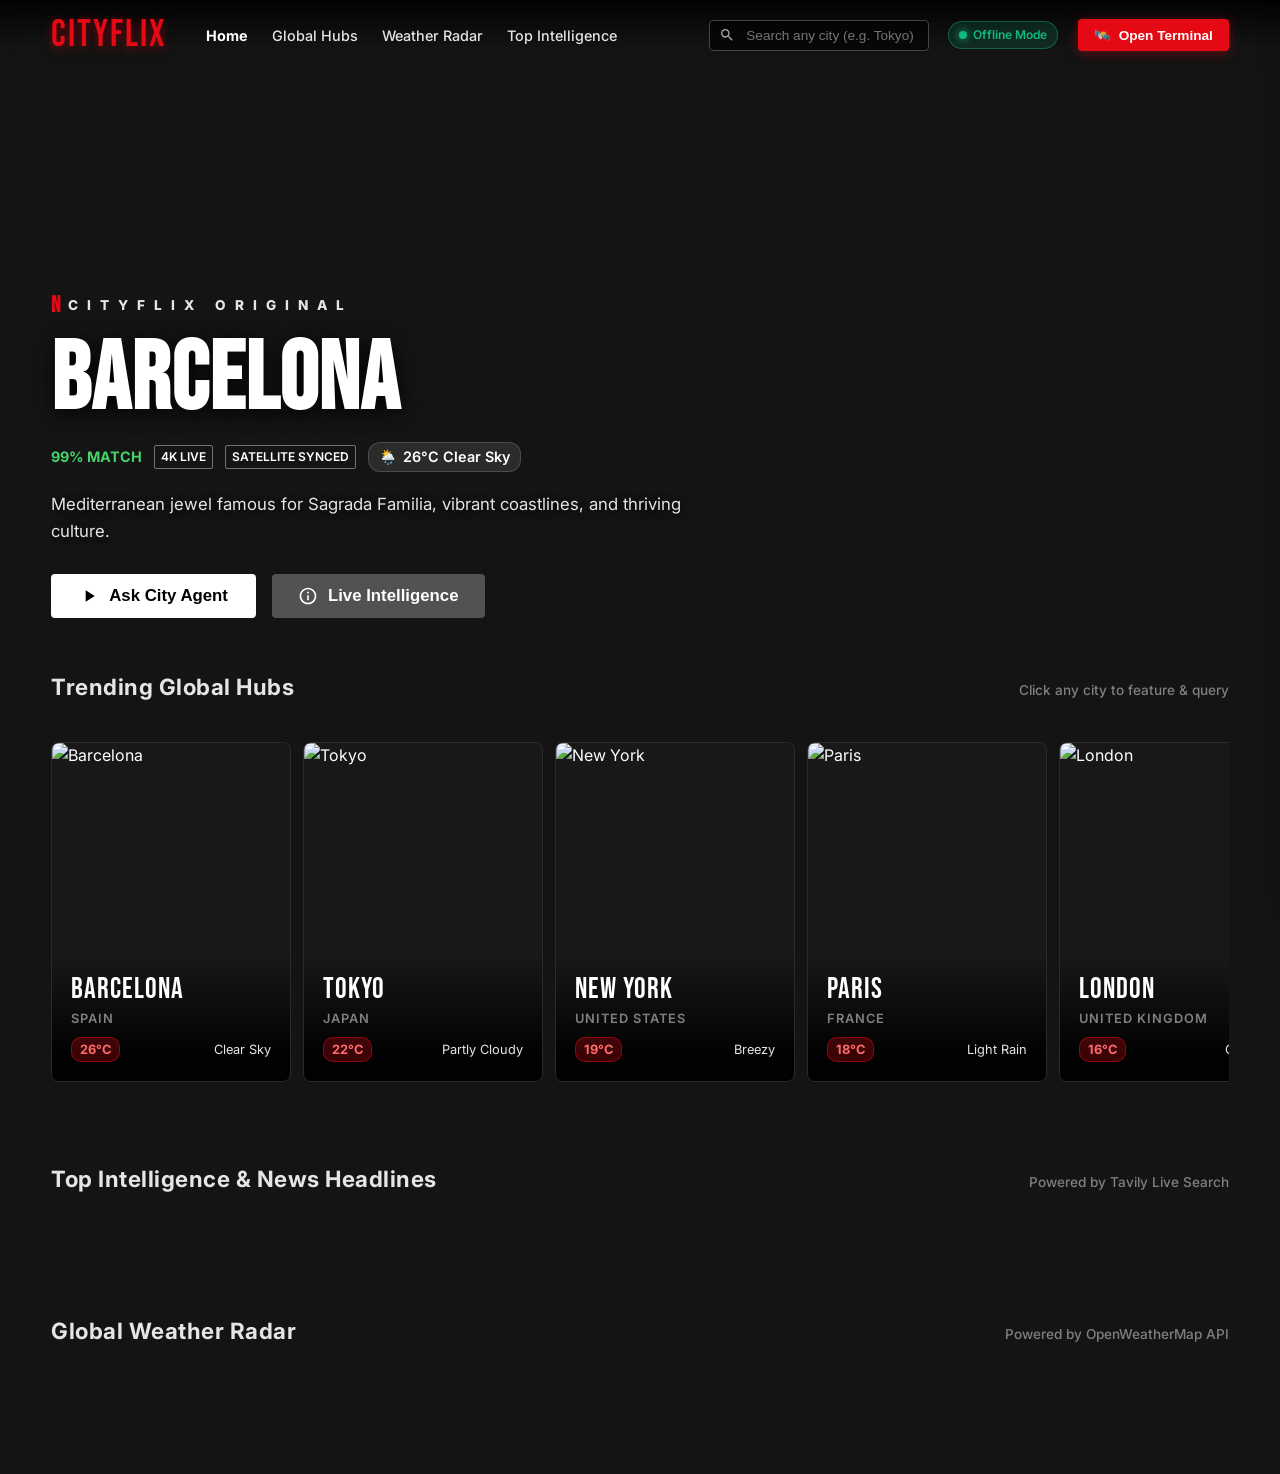
==== public/index.html @ 1bc59b0d "Fix Vercel static routing and add static asset fallback to serverless handler" ====
<!DOCTYPE html>
<html lang="en">
<head>
    <meta charset="UTF-8">
    <meta name="viewport" content="width=device-width, initial-scale=1.0">
    <title>Cityflix | Global City Intelligence</title>
    <meta name="description" content="Cinematic real-time global city intelligence powered by Groq, OpenWeather, and Tavily.">
    <link rel="stylesheet" href="style.css">
</head>
<body>

    <!-- ====================================================================
         Netflix Top Navigation Bar
         ==================================================================== -->
    <header class="navbar" id="navbar">
        <div class="nav-left">
            <a href="#" class="brand-logo" id="brandLogo">CITYFLIX</a>
            <ul class="nav-links">
                <li><a href="#hero" class="active" id="navHome">Home</a></li>
                <li><a href="#trending-section" id="navCities">Global Hubs</a></li>
                <li><a href="#weather-section" id="navWeather">Weather Radar</a></li>
                <li><a href="#news-section" id="navNews">Top Intelligence</a></li>
            </ul>
        </div>
        <div class="nav-right">
            <div class="search-box">
                <svg viewBox="0 0 24 24"><path d="M15.5 14h-.79l-.28-.27A6.471 6.471 0 0 0 16 9.5 6.5 6.5 0 1 0 9.5 16c1.61 0 3.09-.59 4.23-1.57l.27.28v.79l5 4.99L20.49 19l-4.99-5zm-6 0C7.01 14 5 11.99 5 9.5S7.01 5 9.5 5 14 7.01 14 9.5 11.99 14 9.5 14z"/></svg>
                <input type="text" id="citySearchInput" placeholder="Search any city (e.g. Tokyo)..." autocomplete="off">
            </div>

            <div class="api-status-badge" id="apiStatusBadge">
                <div class="status-dot"></div>
                <span id="apiStatusText">AI Agent Active</span>
            </div>

            <button class="agent-trigger-btn" id="openDrawerBtn">
                <span>🛰️</span>
                <span>Open Terminal</span>
            </button>
        </div>
    </header>

    <!-- ====================================================================
         Cinematic Hero Billboard
         ==================================================================== -->
    <section class="hero-billboard" id="hero">
        <div class="hero-vignette"></div>
        <div class="hero-content">
            <div class="hero-series-badge">
                <span class="red-n">N</span> C I T Y F L I X &nbsp; O R I G I N A L
            </div>
            <h1 class="hero-title" id="heroCityTitle">BARCELONA</h1>
            <div class="hero-meta">
                <span class="meta-match">99% MATCH</span>
                <span class="meta-tag">4K LIVE</span>
                <span class="meta-tag">SATELLITE SYNCED</span>
                <div class="meta-weather" id="heroWeatherBadge">
                    <span>🌦️</span>
                    <span id="heroWeatherText">26°C Clear Sky</span>
                </div>
            </div>
            <p class="hero-synopsis" id="heroSynopsis">
                Catalonia's vibrant capital bathed in Mediterranean sun. Discover live metropolitan weather updates, breaking sports and cultural news, and deep intelligence verified in real-time.
            </p>
            <div class="hero-buttons">
                <button class="btn-play" id="heroAskBtn">
                    <svg width="20" height="20" viewBox="0 0 24 24" fill="currentColor"><path d="M8 5v14l11-7z"/></svg>
                    <span>Ask City Agent</span>
                </button>
                <button class="btn-more-info" id="heroInfoBtn">
                    <svg width="20" height="20" viewBox="0 0 24 24" fill="currentColor"><path d="M11 7h2v2h-2zm0 4h2v6h-2zm1-9C6.48 2 2 6.48 2 12s4.48 10 10 10 10-4.48 10-10S17.52 2 12 2zm0 18c-4.41 0-8-3.59-8-8s3.59-8 8-8 8 3.59 8 8-3.59 8-8 8z"/></svg>
                    <span>Live Intelligence</span>
                </button>
            </div>
        </div>
    </section>

    <!-- ====================================================================
         Netflix Content Rows & Carousels
         ==================================================================== -->
    <main class="main-content">
        
        <!-- Row 1: Trending Global Hubs -->
        <section class="row-section" id="trending-section">
            <div class="row-header">
                <h2 class="row-title">Trending Global Hubs</h2>
                <span class="row-subtitle">Click any city to feature & query</span>
            </div>
            <div class="carousel-track" id="citiesCarousel">
                <!-- Dynamically generated or interactive cards -->
            </div>
        </section>

        <!-- Row 2: Live Intelligence Headlines -->
        <section class="row-section" id="news-section">
            <div class="row-header">
                <h2 class="row-title">Top Intelligence & News Headlines</h2>
                <span class="row-subtitle">Powered by Tavily Live Search</span>
            </div>
            <div class="carousel-track" id="newsCarousel">
                <!-- Dynamically populated news cards -->
            </div>
        </section>

        <!-- Row 3: Global Weather Radar -->
        <section class="row-section" id="weather-section">
            <div class="row-header">
                <h2 class="row-title">Global Weather Radar</h2>
                <span class="row-subtitle">Powered by OpenWeatherMap API</span>
            </div>
            <div class="carousel-track" id="weatherCarousel">
                <!-- Dynamically populated weather cards -->
            </div>
        </section>

    </main>

    <!-- ====================================================================
         Netflix Agent Terminal (Slide-over Drawer)
         ==================================================================== -->
    <div class="agent-drawer-overlay" id="drawerOverlay"></div>

    <aside class="agent-drawer" id="agentDrawer">
        <div class="drawer-header">
            <div class="drawer-title-group">
                <div style="font-size: 1.5rem;">🛰️</div>
                <div>
                    <h3>Cityflix Agent Terminal</h3>
                    <p>Powered by Groq gpt-oss-120b & LangChain</p>
                </div>
            </div>
            <button class="drawer-close-btn" id="closeDrawerBtn">&times;</button>
        </div>

        <div class="drawer-messages" id="drawerMessages">
            <div class="msg-row bot">
                <div class="msg-avatar bot">N</div>
                <div class="msg-bubble">
                    Welcome to <strong>Cityflix Terminal</strong>. I have real-time access to live weather sensors and global news intelligence.<br><br>
                    Ask me about any city in the world (e.g. <em>"What is the weather and top headlines in Tokyo?"</em>).
                </div>
            </div>
        </div>

        <!-- Human in the loop container for pending tool calls -->
        <div id="approvalContainer"></div>

        <div class="drawer-input-area">
            <form class="drawer-form" id="agentChatForm">
                <input type="text" id="agentInput" placeholder="Message Cityflix Agent..." autocomplete="off">
                <button type="submit" id="agentSendBtn">Send</button>
            </form>
        </div>
    </aside>

    <script src="app.js"></script>
</body>
</html>
---- public/style.css ----
/* ==========================================================================
   CITYFLIX - Modern Netflix-Style Dark Theme Design System
   ========================================================================== */

@import url('https://fonts.googleapis.com/css2?family=Bebas+Neue&family=Inter:wght@300;400;500;600;700;800&display=swap');

:root {
    --netflix-black: #141414;
    --netflix-dark: #0b0b0b;
    --netflix-card: #181818;
    --netflix-card-hover: #222222;
    --netflix-red: #E50914;
    --netflix-red-hover: #f40612;
    --netflix-gray: #808080;
    --netflix-light-gray: #e5e5e5;
    --netflix-border: #2a2a2a;
    --accent-glow: rgba(229, 9, 20, 0.4);
    --font-heading: 'Bebas Neue', Impact, sans-serif;
    --font-body: 'Inter', -apple-system, BlinkMacSystemFont, sans-serif;
}

* {
    box-sizing: border-box;
    margin: 0;
    padding: 0;
}

body {
    background-color: var(--netflix-black);
    color: #ffffff;
    font-family: var(--font-body);
    line-height: 1.5;
    overflow-x: hidden;
    -webkit-font-smoothing: antialiased;
}

/* Custom Sleek Scrollbar */
::-webkit-scrollbar {
    width: 8px;
    height: 8px;
}
::-webkit-scrollbar-track {
    background: #0f0f0f;
}
::-webkit-scrollbar-thumb {
    background: #2e2e2e;
    border-radius: 4px;
}
::-webkit-scrollbar-thumb:hover {
    background: var(--netflix-red);
}

/* ==========================================================================
   Navigation Bar
   ========================================================================== */
.navbar {
    position: fixed;
    top: 0;
    left: 0;
    width: 100%;
    height: 70px;
    padding: 0 4%;
    display: flex;
    align-items: center;
    justify-content: space-between;
    background: linear-gradient(180deg, rgba(0, 0, 0, 0.85) 0%, rgba(20, 20, 20, 0.4) 70%, transparent 100%);
    backdrop-filter: blur(12px);
    -webkit-backdrop-filter: blur(12px);
    z-index: 1000;
    transition: background 0.3s ease;
}

.navbar.scrolled {
    background-color: rgba(20, 20, 20, 0.96);
    box-shadow: 0 2px 20px rgba(0, 0, 0, 0.7);
}

.nav-left {
    display: flex;
    align-items: center;
    gap: 2.5rem;
}

.brand-logo {
    font-family: var(--font-heading);
    font-size: 2.4rem;
    letter-spacing: 2px;
    color: var(--netflix-red);
    text-shadow: 0 2px 10px rgba(229, 9, 20, 0.5);
    cursor: pointer;
    text-decoration: none;
    transition: transform 0.2s ease;
}

.brand-logo:hover {
    transform: scale(1.03);
}

.nav-links {
    display: flex;
    list-style: none;
    gap: 1.5rem;
}

.nav-links a {
    color: #e5e5e5;
    text-decoration: none;
    font-size: 0.9rem;
    font-weight: 500;
    transition: color 0.2s ease;
}

.nav-links a:hover,
.nav-links a.active {
    color: #ffffff;
    font-weight: 700;
}

.nav-right {
    display: flex;
    align-items: center;
    gap: 1.2rem;
}

.search-box {
    position: relative;
    display: flex;
    align-items: center;
}

.search-box input {
    background: rgba(0, 0, 0, 0.6);
    border: 1px solid #444;
    border-radius: 4px;
    padding: 7px 14px 7px 36px;
    color: #fff;
    font-size: 0.85rem;
    width: 220px;
    transition: all 0.3s ease;
}

.search-box input:focus {
    outline: none;
    border-color: var(--netflix-red);
    box-shadow: 0 0 10px rgba(229, 9, 20, 0.4);
    width: 280px;
}

.search-box svg {
    position: absolute;
    left: 10px;
    width: 16px;
    height: 16px;
    fill: #aaa;
}

.api-status-badge {
    display: flex;
    align-items: center;
    gap: 6px;
    font-size: 0.75rem;
    padding: 4px 10px;
    border-radius: 20px;
    background: rgba(16, 185, 129, 0.15);
    border: 1px solid rgba(16, 185, 129, 0.4);
    color: #10b981;
    font-weight: 600;
}

.status-dot {
    width: 8px;
    height: 8px;
    background-color: #10b981;
    border-radius: 50%;
    box-shadow: 0 0 8px #10b981;
    animation: pulse 2s infinite;
}

@keyframes pulse {
    0%, 100% { opacity: 1; }
    50% { opacity: 0.4; }
}

.agent-trigger-btn {
    display: flex;
    align-items: center;
    gap: 8px;
    background-color: var(--netflix-red);
    color: #fff;
    border: none;
    padding: 8px 16px;
    border-radius: 4px;
    font-weight: 700;
    font-size: 0.85rem;
    cursor: pointer;
    box-shadow: 0 2px 12px rgba(229, 9, 20, 0.4);
    transition: all 0.2s ease;
}

.agent-trigger-btn:hover {
    background-color: var(--netflix-red-hover);
    transform: scale(1.04);
}

/* ==========================================================================
   Hero Billboard Section
   ========================================================================== */
.hero-billboard {
    position: relative;
    height: 80vh;
    min-height: 550px;
    width: 100%;
    display: flex;
    align-items: flex-end;
    padding: 0 4% 8% 4%;
    background-size: cover;
    background-position: center;
    background-repeat: no-repeat;
    transition: background-image 0.6s ease-in-out;
}

.hero-vignette {
    position: absolute;
    top: 0;
    left: 0;
    width: 100%;
    height: 100%;
    background: linear-gradient(
        77deg,
        rgba(20, 20, 20, 0.95) 0%,
        rgba(20, 20, 20, 0.7) 45%,
        rgba(20, 20, 20, 0) 80%
    ),
    linear-gradient(
        0deg,
        #141414 0%,
        rgba(20, 20, 20, 0.4) 30%,
        transparent 100%
    );
    pointer-events: none;
}

.hero-content {
    position: relative;
    max-width: 650px;
    z-index: 10;
}

.hero-series-badge {
    display: inline-flex;
    align-items: center;
    gap: 8px;
    font-size: 0.85rem;
    font-weight: 800;
    letter-spacing: 3px;
    color: #e5e5e5;
    text-transform: uppercase;
    margin-bottom: 0.8rem;
}

.hero-series-badge span.red-n {
    color: var(--netflix-red);
    font-family: var(--font-heading);
    font-size: 1.4rem;
    letter-spacing: 0;
}

.hero-title {
    font-family: var(--font-heading);
    font-size: clamp(3.5rem, 8vw, 6rem);
    line-height: 0.95;
    letter-spacing: 1px;
    text-transform: uppercase;
    margin-bottom: 1rem;
    text-shadow: 0 4px 20px rgba(0, 0, 0, 0.9);
}

.hero-meta {
    display: flex;
    align-items: center;
    gap: 12px;
    margin-bottom: 1.2rem;
    font-size: 0.9rem;
    font-weight: 600;
}

.meta-match {
    color: #46d369;
    font-weight: 700;
}

.meta-tag {
    padding: 2px 6px;
    border: 1px solid rgba(255, 255, 255, 0.4);
    font-size: 0.75rem;
    border-radius: 2px;
    color: #fff;
}

.meta-weather {
    display: flex;
    align-items: center;
    gap: 6px;
    background: rgba(255, 255, 255, 0.1);
    padding: 3px 10px;
    border-radius: 12px;
    border: 1px solid rgba(255, 255, 255, 0.15);
}

.hero-synopsis {
    font-size: 1.05rem;
    line-height: 1.6;
    color: #e5e5e5;
    margin-bottom: 1.8rem;
    text-shadow: 0 2px 8px rgba(0, 0, 0, 0.8);
    display: -webkit-box;
    -webkit-line-clamp: 3;
    -webkit-box-orient: vertical;
    overflow: hidden;
}

.hero-buttons {
    display: flex;
    align-items: center;
    gap: 1rem;
}

.btn-play {
    display: inline-flex;
    align-items: center;
    gap: 10px;
    background-color: #ffffff;
    color: #000000;
    padding: 12px 28px;
    font-size: 1.05rem;
    font-weight: 700;
    border-radius: 4px;
    border: none;
    cursor: pointer;
    transition: all 0.2s ease;
}

.btn-play:hover {
    background-color: rgba(255, 255, 255, 0.8);
    transform: scale(1.03);
}

.btn-more-info {
    display: inline-flex;
    align-items: center;
    gap: 10px;
    background-color: rgba(109, 109, 110, 0.7);
    color: #ffffff;
    padding: 12px 26px;
    font-size: 1.05rem;
    font-weight: 600;
    border-radius: 4px;
    border: none;
    cursor: pointer;
    backdrop-filter: blur(8px);
    transition: all 0.2s ease;
}

.btn-more-info:hover {
    background-color: rgba(109, 109, 110, 0.4);
    transform: scale(1.03);
}

/* ==========================================================================
   Content Sections & Carousels
   ========================================================================== */
.main-content {
    position: relative;
    margin-top: -50px;
    z-index: 20;
    padding: 0 4% 4rem 4%;
    display: flex;
    flex-direction: column;
    gap: 3.5rem;
}

.row-section {
    position: relative;
}

.row-header {
    display: flex;
    align-items: baseline;
    justify-content: space-between;
    margin-bottom: 0.9rem;
}

.row-title {
    font-size: 1.4rem;
    font-weight: 700;
    color: #e5e5e5;
    letter-spacing: 0.5px;
}

.row-subtitle {
    font-size: 0.85rem;
    color: var(--netflix-gray);
    font-weight: 500;
}

/* Scroll Container */
.carousel-track {
    display: flex;
    gap: 12px;
    overflow-x: auto;
    overflow-y: hidden;
    padding: 1.5rem 0;
    scroll-behavior: smooth;
    scroll-snap-type: x mandatory;
    scrollbar-width: none;
}

.carousel-track::-webkit-scrollbar {
    display: none;
}

/* Netflix Poster Card */
.city-card {
    flex: 0 0 240px;
    height: 340px;
    position: relative;
    border-radius: 8px;
    overflow: hidden;
    background-color: var(--netflix-card);
    border: 1px solid var(--netflix-border);
    cursor: pointer;
    scroll-snap-align: start;
    transition: all 0.35s cubic-bezier(0.165, 0.84, 0.44, 1);
}

.city-card:hover {
    transform: scale(1.12) translateY(-10px);
    z-index: 50;
    box-shadow: 0 16px 36px rgba(0, 0, 0, 0.9), 0 0 20px rgba(229, 9, 20, 0.3);
    border-color: rgba(229, 9, 20, 0.6);
}

.city-card-img {
    width: 100%;
    height: 100%;
    object-fit: cover;
    transition: filter 0.3s ease;
}

.city-card:hover .city-card-img {
    filter: brightness(0.65);
}

.city-card-overlay {
    position: absolute;
    bottom: 0;
    left: 0;
    width: 100%;
    padding: 1.2rem;
    background: linear-gradient(180deg, transparent 0%, rgba(0, 0, 0, 0.95) 80%);
    display: flex;
    flex-direction: column;
    justify-content: flex-end;
}

.city-card-name {
    font-family: var(--font-heading);
    font-size: 1.8rem;
    letter-spacing: 1px;
    line-height: 1.1;
    color: #fff;
    margin-bottom: 4px;
}

.city-card-country {
    font-size: 0.8rem;
    color: var(--netflix-gray);
    font-weight: 600;
    text-transform: uppercase;
    letter-spacing: 1px;
    margin-bottom: 8px;
}

.city-card-stats {
    display: flex;
    align-items: center;
    justify-content: space-between;
    font-size: 0.8rem;
    color: #e5e5e5;
}

.card-temp-pill {
    background: rgba(229, 9, 20, 0.25);
    border: 1px solid rgba(229, 9, 20, 0.5);
    color: #ff6b6b;
    padding: 2px 8px;
    border-radius: 10px;
    font-weight: 700;
}

/* News Headline Card */
.news-card {
    flex: 0 0 320px;
    height: 200px;
    background: linear-gradient(145deg, #1f1f1f, #121212);
    border: 1px solid var(--netflix-border);
    border-radius: 8px;
    padding: 1.2rem;
    display: flex;
    flex-direction: column;
    justify-content: space-between;
    cursor: pointer;
    scroll-snap-align: start;
    transition: all 0.3s ease;
}

.news-card:hover {
    transform: translateY(-6px);
    border-color: var(--netflix-red);
    box-shadow: 0 10px 24px rgba(0, 0, 0, 0.7);
}

.news-card-badge {
    font-size: 0.75rem;
    color: var(--netflix-red);
    font-weight: 700;
    letter-spacing: 1px;
    text-transform: uppercase;
    display: flex;
    align-items: center;
    gap: 6px;
}

.news-card-title {
    font-size: 1.05rem;
    font-weight: 600;
    line-height: 1.4;
    color: #ffffff;
    display: -webkit-box;
    -webkit-line-clamp: 3;
    -webkit-box-orient: vertical;
    overflow: hidden;
}

.news-card-footer {
    display: flex;
    align-items: center;
    justify-content: space-between;
    font-size: 0.75rem;
    color: #888;
}

/* Weather Radar Cards */
.weather-card {
    flex: 0 0 280px;
    background: linear-gradient(145deg, #1b1b1b, #111111);
    border: 1px solid var(--netflix-border);
    border-radius: 8px;
    padding: 1.4rem;
    display: flex;
    flex-direction: column;
    gap: 12px;
    scroll-snap-align: start;
    transition: all 0.3s ease;
}

.weather-card:hover {
    border-color: #38bdf8;
    transform: translateY(-5px);
    box-shadow: 0 10px 25px rgba(56, 189, 248, 0.15);
}

.weather-header {
    display: flex;
    justify-content: space-between;
    align-items: center;
}

.weather-city {
    font-size: 1.2rem;
    font-weight: 700;
}

.weather-condition {
    font-size: 0.85rem;
    color: #94a3b8;
}

.weather-temp-huge {
    font-size: 2.6rem;
    font-weight: 800;
    line-height: 1;
    color: #ffffff;
}

.weather-details-grid {
    display: grid;
    grid-template-columns: 1fr 1fr;
    gap: 8px;
    font-size: 0.78rem;
    color: #888;
    margin-top: 4px;
    padding-top: 8px;
    border-top: 1px solid rgba(255, 255, 255, 0.08);
}

/* ==========================================================================
   Agent Terminal (Netflix Slide-Over Drawer)
   ========================================================================== */
.agent-drawer-overlay {
    position: fixed;
    top: 0;
    left: 0;
    width: 100%;
    height: 100%;
    background: rgba(0, 0, 0, 0.75);
    backdrop-filter: blur(8px);
    z-index: 2000;
    opacity: 0;
    visibility: hidden;
    transition: all 0.3s ease;
}

.agent-drawer-overlay.open {
    opacity: 1;
    visibility: visible;
}

.agent-drawer {
    position: fixed;
    top: 0;
    right: -580px;
    width: 540px;
    max-width: 95vw;
    height: 100%;
    background-color: #121212;
    border-left: 1px solid var(--netflix-border);
    box-shadow: -10px 0 35px rgba(0, 0, 0, 0.9);
    z-index: 2100;
    display: flex;
    flex-direction: column;
    transition: right 0.35s cubic-bezier(0.165, 0.84, 0.44, 1);
}

.agent-drawer.open {
    right: 0;
}

.drawer-header {
    padding: 1.2rem 1.6rem;
    border-bottom: 1px solid var(--netflix-border);
    display: flex;
    align-items: center;
    justify-content: space-between;
    background: rgba(20, 20, 20, 0.8);
}

.drawer-title-group {
    display: flex;
    align-items: center;
    gap: 12px;
}

.drawer-title-group h3 {
    font-size: 1.25rem;
    font-weight: 700;
    margin: 0;
}

.drawer-title-group p {
    font-size: 0.8rem;
    color: var(--netflix-gray);
    margin: 0;
}

.drawer-close-btn {
    background: none;
    border: none;
    color: #fff;
    font-size: 1.6rem;
    cursor: pointer;
    line-height: 1;
    transition: color 0.2s;
}

.drawer-close-btn:hover {
    color: var(--netflix-red);
}

/* Chat Messages Stream */
.drawer-messages {
    flex: 1;
    padding: 1.4rem;
    overflow-y: auto;
    display: flex;
    flex-direction: column;
    gap: 1.2rem;
}

.msg-row {
    display: flex;
    gap: 12px;
    max-width: 88%;
}

.msg-row.user {
    align-self: flex-end;
    flex-direction: row-reverse;
}

.msg-avatar {
    width: 34px;
    height: 34px;
    border-radius: 4px;
    display: flex;
    align-items: center;
    justify-content: center;
    font-weight: 800;
    font-size: 0.9rem;
    flex-shrink: 0;
}

.msg-avatar.bot {
    background-color: var(--netflix-red);
    color: #ffffff;
    font-family: var(--font-heading);
}

.msg-avatar.user {
    background-color: #3b82f6;
    color: #ffffff;
}

.msg-bubble {
    background-color: #1e1e1e;
    border: 1px solid var(--netflix-border);
    padding: 12px 16px;
    border-radius: 8px;
    font-size: 0.92rem;
    line-height: 1.6;
    color: #e5e5e5;
}

.msg-row.user .msg-bubble {
    background-color: #2b2b2b;
    border-color: #444;
    color: #ffffff;
}

.msg-bubble pre, .msg-bubble code {
    background: #111;
    padding: 2px 6px;
    border-radius: 4px;
    font-family: monospace;
    font-size: 0.85em;
}

/* Human-in-the-Loop Confirmation Card */
.approval-card {
    background: rgba(229, 9, 20, 0.08);
    border: 1px solid rgba(229, 9, 20, 0.5);
    border-radius: 8px;
    padding: 1.2rem;
    margin: 0.5rem 0;
    animation: fadeIn 0.3s ease;
}

@keyframes fadeIn {
    from { opacity: 0; transform: translateY(6px); }
    to { opacity: 1; transform: translateY(0); }
}

.approval-title {
    display: flex;
    align-items: center;
    gap: 8px;
    font-size: 0.95rem;
    font-weight: 700;
    color: var(--netflix-red);
    margin-bottom: 8px;
}

.approval-details {
    font-size: 0.85rem;
    color: #ccc;
    background: rgba(0, 0, 0, 0.4);
    padding: 8px 12px;
    border-radius: 4px;
    margin-bottom: 12px;
    font-family: monospace;
}

.approval-actions {
    display: flex;
    gap: 10px;
}

.btn-approve {
    background-color: var(--netflix-red);
    color: #fff;
    border: none;
    padding: 8px 16px;
    font-size: 0.85rem;
    font-weight: 700;
    border-radius: 4px;
    cursor: pointer;
    transition: background 0.2s;
}

.btn-approve:hover {
    background-color: var(--netflix-red-hover);
}

.btn-deny {
    background-color: #2e2e2e;
    color: #fff;
    border: none;
    padding: 8px 16px;
    font-size: 0.85rem;
    font-weight: 600;
    border-radius: 4px;
    cursor: pointer;
    transition: background 0.2s;
}

.btn-deny:hover {
    background-color: #3e3e3e;
}

/* Tool execution details card in message stream */
.tool-result-box {
    background: rgba(255, 255, 255, 0.04);
    border-left: 3px solid #38bdf8;
    padding: 8px 12px;
    border-radius: 0 4px 4px 0;
    font-size: 0.82rem;
    color: #94a3b8;
    margin: 6px 0;
}

/* Drawer Input Area */
.drawer-input-area {
    padding: 1.2rem 1.6rem;
    border-top: 1px solid var(--netflix-border);
    background: #181818;
}

.drawer-form {
    display: flex;
    gap: 10px;
}

.drawer-form input {
    flex: 1;
    background: #242424;
    border: 1px solid #383838;
    border-radius: 4px;
    padding: 12px 16px;
    color: #fff;
    font-size: 0.92rem;
    outline: none;
    transition: border 0.2s;
}

.drawer-form input:focus {
    border-color: var(--netflix-red);
}

.drawer-form button {
    background: var(--netflix-red);
    color: #fff;
    border: none;
    border-radius: 4px;
    padding: 0 20px;
    font-weight: 700;
    cursor: pointer;
    transition: background 0.2s;
}

.drawer-form button:hover {
    background: var(--netflix-red-hover);
}

/* Loading Dots Animation */
.typing-indicator {
    display: inline-flex;
    gap: 4px;
    align-items: center;
    padding: 6px 10px;
}

.typing-dot {
    width: 6px;
    height: 6px;
    background: #aaa;
    border-radius: 50%;
    animation: typingBounce 1.4s infinite ease-in-out both;
}

.typing-dot:nth-child(1) { animation-delay: -0.32s; }
.typing-dot:nth-child(2) { animation-delay: -0.16s; }

@keyframes typingBounce {
    0%, 80%, 100% { transform: scale(0); }
    40% { transform: scale(1); }
}

/* Responsive adjustments */
@media (max-width: 768px) {
    .nav-links { display: none; }
    .search-box input { width: 140px; }
    .search-box input:focus { width: 180px; }
    .hero-title { font-size: 3.2rem; }
    .agent-drawer { width: 100%; right: -100%; }
}
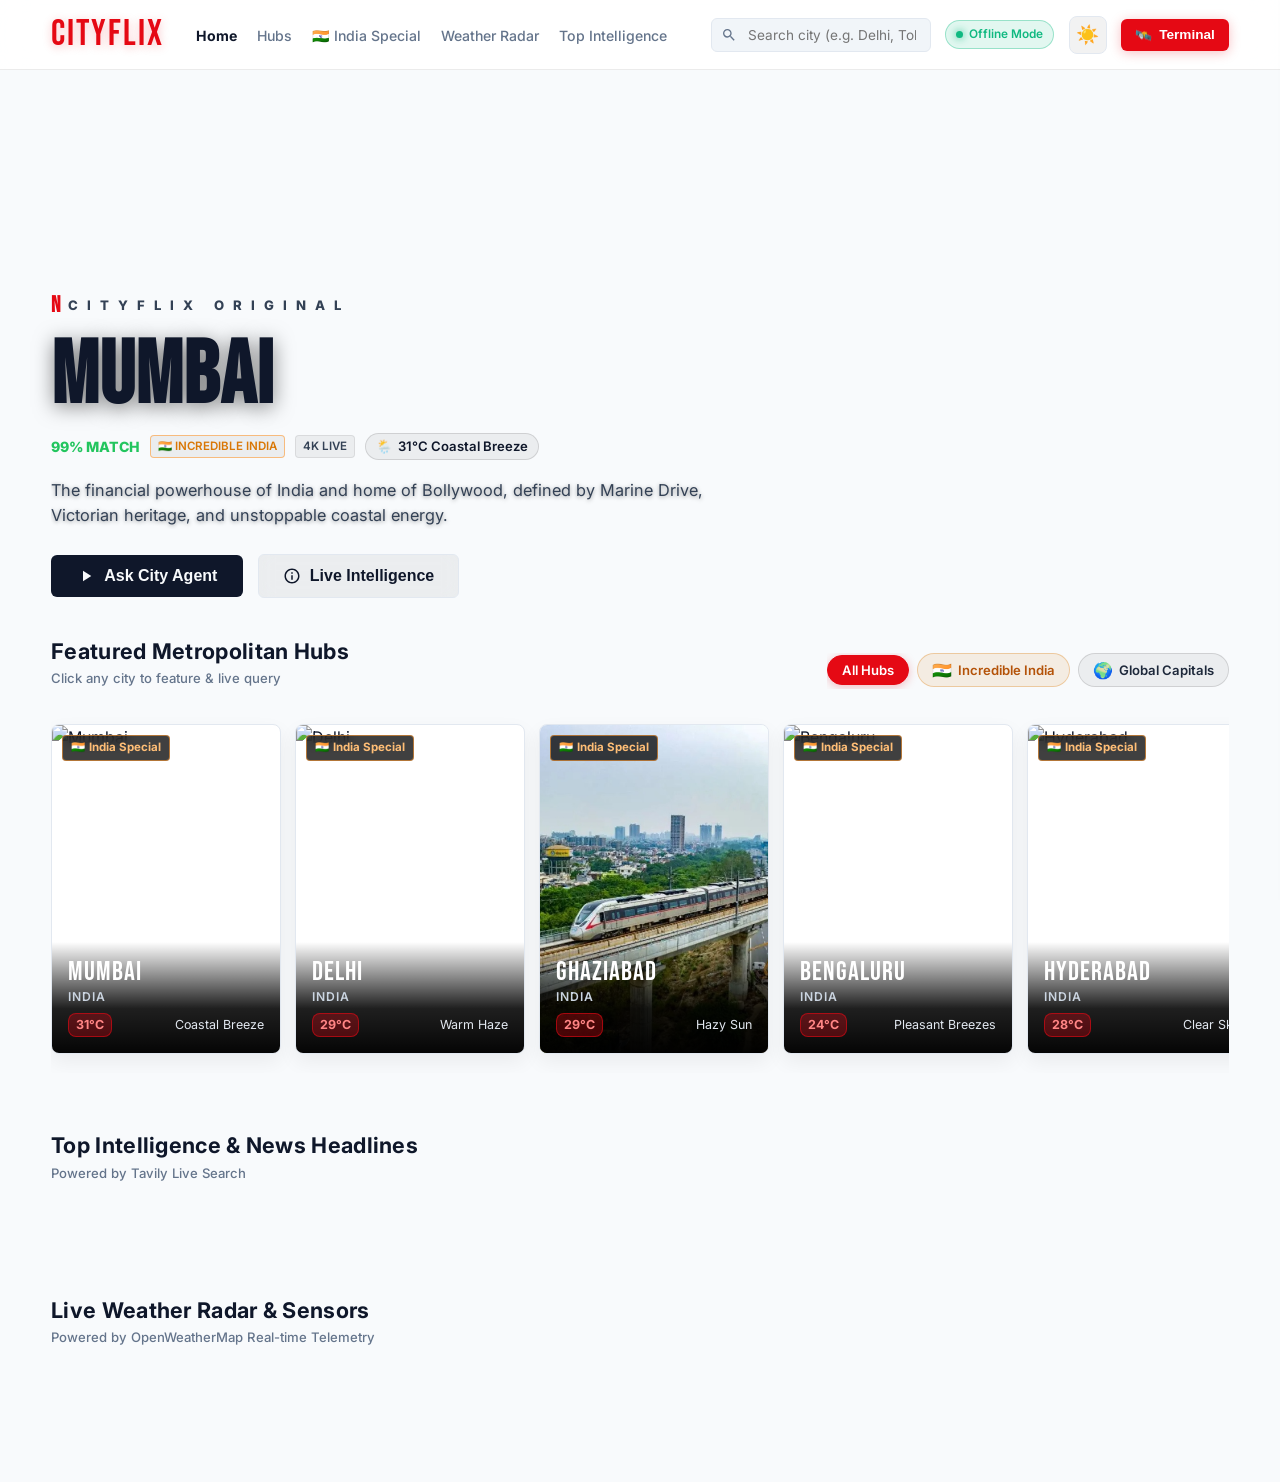
==== commit ceeb1c5e: "Add Ghaziabad with RRTS image, dark/light mode toggle, mobile & tablet responsiveness, and Indian ci" ====
--- a/public/index.html
+++ b/public/index.html
@@ -1,10 +1,28 @@
 <!DOCTYPE html>
-<html lang="en">
+<html lang="en" data-theme="dark">
 <head>
     <meta charset="UTF-8">
-    <meta name="viewport" content="width=device-width, initial-scale=1.0">
-    <title>Cityflix | Global City Intelligence</title>
-    <meta name="description" content="Cinematic real-time global city intelligence powered by Groq, OpenWeather, and Tavily.">
+    <meta name="viewport" content="width=device-width, initial-scale=1.0, viewport-fit=cover">
+    <title>Cityflix | Global & Indian City Intelligence</title>
+    <meta name="description" content="Cinematic real-time global and Indian city intelligence powered by Groq, OpenWeather, and Tavily.">
+    <meta name="color-scheme" content="dark light">
+    <meta name="theme-color" content="#141414" id="metaThemeColor">
+    <script>
+        // Immediate theme restoration to prevent FOUC
+        (function() {
+            try {
+                var savedTheme = localStorage.getItem("cityflix_theme");
+                if (!savedTheme) {
+                    savedTheme = window.matchMedia && window.matchMedia("(prefers-color-scheme: light)").matches ? "light" : "dark";
+                }
+                document.documentElement.setAttribute("data-theme", savedTheme);
+                var metaColor = document.getElementById("metaThemeColor");
+                if (metaColor) {
+                    metaColor.setAttribute("content", savedTheme === "light" ? "#f8fafc" : "#141414");
+                }
+            } catch (e) {}
+        })();
+    </script>
     <link rel="stylesheet" href="style.css">
 </head>
 <body>
@@ -17,25 +35,35 @@
             <a href="#" class="brand-logo" id="brandLogo">CITYFLIX</a>
             <ul class="nav-links">
                 <li><a href="#hero" class="active" id="navHome">Home</a></li>
-                <li><a href="#trending-section" id="navCities">Global Hubs</a></li>
+                <li><a href="#trending-section" id="navCities">Hubs</a></li>
+                <li><a href="#trending-section" id="navIndia" data-filter-click="india">🇮🇳 India Special</a></li>
                 <li><a href="#weather-section" id="navWeather">Weather Radar</a></li>
                 <li><a href="#news-section" id="navNews">Top Intelligence</a></li>
             </ul>
         </div>
         <div class="nav-right">
-            <div class="search-box">
-                <svg viewBox="0 0 24 24"><path d="M15.5 14h-.79l-.28-.27A6.471 6.471 0 0 0 16 9.5 6.5 6.5 0 1 0 9.5 16c1.61 0 3.09-.59 4.23-1.57l.27.28v.79l5 4.99L20.49 19l-4.99-5zm-6 0C7.01 14 5 11.99 5 9.5S7.01 5 9.5 5 14 7.01 14 9.5 11.99 14 9.5 14z"/></svg>
-                <input type="text" id="citySearchInput" placeholder="Search any city (e.g. Tokyo)..." autocomplete="off">
-            </div>
-
-            <div class="api-status-badge" id="apiStatusBadge">
+            <div class="search-box" id="searchBoxWrapper">
+                <svg viewBox="0 0 24 24" aria-hidden="true"><path d="M15.5 14h-.79l-.28-.27A6.471 6.471 0 0 0 16 9.5 6.5 6.5 0 1 0 9.5 16c1.61 0 3.09-.59 4.23-1.57l.27.28v.79l5 4.99L20.49 19l-4.99-5zm-6 0C7.01 14 5 11.99 5 9.5S7.01 5 9.5 5 14 7.01 14 9.5 11.99 14 9.5 14z"/></svg>
+                <input type="text" id="citySearchInput" placeholder="Search city (e.g. Delhi, Tokyo)..." autocomplete="off" aria-label="Search city">
+            </div>
+
+            <div class="api-status-badge" id="apiStatusBadge" title="Backend Agent Connectivity">
                 <div class="status-dot"></div>
                 <span id="apiStatusText">AI Agent Active</span>
             </div>
 
-            <button class="agent-trigger-btn" id="openDrawerBtn">
+            <!-- Dark / Light Mode Toggle Button -->
+            <button class="theme-toggle-btn" id="themeToggleBtn" aria-label="Toggle dark and light mode" title="Switch between Dark and Light mode">
+                <div class="theme-icon-track">
+                    <span class="theme-icon moon-icon">🌙</span>
+                    <span class="theme-icon sun-icon">☀️</span>
+                </div>
+            </button>
+
+            <!-- Agent Terminal Trigger -->
+            <button class="agent-trigger-btn" id="openDrawerBtn" aria-label="Open AI Terminal">
                 <span>🛰️</span>
-                <span>Open Terminal</span>
+                <span class="btn-text">Terminal</span>
             </button>
         </div>
     </header>
@@ -52,8 +80,8 @@
             <h1 class="hero-title" id="heroCityTitle">BARCELONA</h1>
             <div class="hero-meta">
                 <span class="meta-match">99% MATCH</span>
+                <span class="meta-tag" id="heroRegionTag">GLOBAL HUB</span>
                 <span class="meta-tag">4K LIVE</span>
-                <span class="meta-tag">SATELLITE SYNCED</span>
                 <div class="meta-weather" id="heroWeatherBadge">
                     <span>🌦️</span>
                     <span id="heroWeatherText">26°C Clear Sky</span>
@@ -64,11 +92,11 @@
             </p>
             <div class="hero-buttons">
                 <button class="btn-play" id="heroAskBtn">
-                    <svg width="20" height="20" viewBox="0 0 24 24" fill="currentColor"><path d="M8 5v14l11-7z"/></svg>
+                    <svg width="18" height="18" viewBox="0 0 24 24" fill="currentColor"><path d="M8 5v14l11-7z"/></svg>
                     <span>Ask City Agent</span>
                 </button>
                 <button class="btn-more-info" id="heroInfoBtn">
-                    <svg width="20" height="20" viewBox="0 0 24 24" fill="currentColor"><path d="M11 7h2v2h-2zm0 4h2v6h-2zm1-9C6.48 2 2 6.48 2 12s4.48 10 10 10 10-4.48 10-10S17.52 2 12 2zm0 18c-4.41 0-8-3.59-8-8s3.59-8 8-8 8 3.59 8 8-3.59 8-8 8z"/></svg>
+                    <svg width="18" height="18" viewBox="0 0 24 24" fill="currentColor"><path d="M11 7h2v2h-2zm0 4h2v6h-2zm1-9C6.48 2 2 6.48 2 12s4.48 10 10 10 10-4.48 10-10S17.52 2 12 2zm0 18c-4.41 0-8-3.59-8-8s3.59-8 8-8 8 3.59 8 8-3.59 8-8 8z"/></svg>
                     <span>Live Intelligence</span>
                 </button>
             </div>
@@ -80,64 +108,120 @@
          ==================================================================== -->
     <main class="main-content">
         
-        <!-- Row 1: Trending Global Hubs -->
+        <!-- Row 1: Featured Hubs with Category Filter -->
         <section class="row-section" id="trending-section">
             <div class="row-header">
-                <h2 class="row-title">Trending Global Hubs</h2>
-                <span class="row-subtitle">Click any city to feature & query</span>
-            </div>
-            <div class="carousel-track" id="citiesCarousel">
-                <!-- Dynamically generated or interactive cards -->
+                <div class="row-header-title-group">
+                    <h2 class="row-title" id="trendingRowTitle">Featured Metropolitan Hubs</h2>
+                    <span class="row-subtitle">Click any city to feature & live query</span>
+                </div>
+
+                <!-- Indian & Global Filter Pills -->
+                <div class="category-tabs" id="cityCategoryTabs" role="tablist" aria-label="City categories">
+                    <button class="category-tab active" data-category="all" role="tab" aria-selected="true">All Hubs</button>
+                    <button class="category-tab india-tab" data-category="india" role="tab" aria-selected="false">
+                        <span class="tab-flag">🇮🇳</span> Incredible India
+                    </button>
+                    <button class="category-tab" data-category="global" role="tab" aria-selected="false">
+                        <span class="tab-flag">🌍</span> Global Capitals
+                    </button>
+                </div>
+            </div>
+
+            <div class="carousel-wrapper">
+                <button class="carousel-nav-btn prev" id="citiesCarouselPrev" aria-label="Previous cities">&#8249;</button>
+                <div class="carousel-track" id="citiesCarousel" tabindex="0" role="region" aria-label="City Hubs">
+                    <!-- Dynamically generated interactive cards -->
+                </div>
+                <button class="carousel-nav-btn next" id="citiesCarouselNext" aria-label="Next cities">&#8250;</button>
             </div>
         </section>
 
         <!-- Row 2: Live Intelligence Headlines -->
         <section class="row-section" id="news-section">
             <div class="row-header">
-                <h2 class="row-title">Top Intelligence & News Headlines</h2>
-                <span class="row-subtitle">Powered by Tavily Live Search</span>
-            </div>
-            <div class="carousel-track" id="newsCarousel">
-                <!-- Dynamically populated news cards -->
+                <div class="row-header-title-group">
+                    <h2 class="row-title">Top Intelligence & News Headlines</h2>
+                    <span class="row-subtitle">Powered by Tavily Live Search</span>
+                </div>
+            </div>
+            <div class="carousel-wrapper">
+                <button class="carousel-nav-btn prev" id="newsCarouselPrev" aria-label="Previous headlines">&#8249;</button>
+                <div class="carousel-track" id="newsCarousel" tabindex="0" role="region" aria-label="News Headlines">
+                    <!-- Dynamically populated news cards -->
+                </div>
+                <button class="carousel-nav-btn next" id="newsCarouselNext" aria-label="Next headlines">&#8250;</button>
             </div>
         </section>
 
         <!-- Row 3: Global Weather Radar -->
         <section class="row-section" id="weather-section">
             <div class="row-header">
-                <h2 class="row-title">Global Weather Radar</h2>
-                <span class="row-subtitle">Powered by OpenWeatherMap API</span>
-            </div>
-            <div class="carousel-track" id="weatherCarousel">
-                <!-- Dynamically populated weather cards -->
+                <div class="row-header-title-group">
+                    <h2 class="row-title">Live Weather Radar & Sensors</h2>
+                    <span class="row-subtitle">Powered by OpenWeatherMap Real-time Telemetry</span>
+                </div>
+            </div>
+            <div class="carousel-wrapper">
+                <button class="carousel-nav-btn prev" id="weatherCarouselPrev" aria-label="Previous weather">&#8249;</button>
+                <div class="carousel-track" id="weatherCarousel" tabindex="0" role="region" aria-label="Weather Radar">
+                    <!-- Dynamically populated weather cards -->
+                </div>
+                <button class="carousel-nav-btn next" id="weatherCarouselNext" aria-label="Next weather">&#8250;</button>
             </div>
         </section>
 
     </main>
 
     <!-- ====================================================================
+         Mobile Bottom Navigation Bar (App Experience)
+         ==================================================================== -->
+    <nav class="mobile-bottom-nav" id="mobileBottomNav" aria-label="Mobile Navigation">
+        <a href="#hero" class="mob-nav-item active" id="mobNavHome">
+            <span class="mob-icon">🏠</span>
+            <span class="mob-label">Home</span>
+        </a>
+        <a href="#trending-section" class="mob-nav-item" id="mobNavIndia">
+            <span class="mob-icon">🇮🇳</span>
+            <span class="mob-label">India</span>
+        </a>
+        <a href="#trending-section" class="mob-nav-item" id="mobNavHubs">
+            <span class="mob-icon">🌐</span>
+            <span class="mob-label">Hubs</span>
+        </a>
+        <a href="#weather-section" class="mob-nav-item" id="mobNavWeather">
+            <span class="mob-icon">🌦️</span>
+            <span class="mob-label">Radar</span>
+        </a>
+        <button class="mob-nav-item mob-terminal-btn" id="mobNavTerminal">
+            <span class="mob-icon">🛰️</span>
+            <span class="mob-label">Terminal</span>
+        </button>
+    </nav>
+
+    <!-- ====================================================================
          Netflix Agent Terminal (Slide-over Drawer)
          ==================================================================== -->
     <div class="agent-drawer-overlay" id="drawerOverlay"></div>
 
-    <aside class="agent-drawer" id="agentDrawer">
+    <aside class="agent-drawer" id="agentDrawer" role="dialog" aria-modal="true" aria-labelledby="drawerTitle">
         <div class="drawer-header">
             <div class="drawer-title-group">
-                <div style="font-size: 1.5rem;">🛰️</div>
+                <div class="drawer-icon">🛰️</div>
                 <div>
-                    <h3>Cityflix Agent Terminal</h3>
-                    <p>Powered by Groq gpt-oss-120b & LangChain</p>
-                </div>
-            </div>
-            <button class="drawer-close-btn" id="closeDrawerBtn">&times;</button>
+                    <h3 id="drawerTitle">Cityflix Terminal</h3>
+                    <p>Groq gpt-oss-120b & LangChain Intelligence</p>
+                </div>
+            </div>
+            <button class="drawer-close-btn" id="closeDrawerBtn" aria-label="Close Agent Terminal">&times;</button>
         </div>
 
         <div class="drawer-messages" id="drawerMessages">
             <div class="msg-row bot">
                 <div class="msg-avatar bot">N</div>
                 <div class="msg-bubble">
-                    Welcome to <strong>Cityflix Terminal</strong>. I have real-time access to live weather sensors and global news intelligence.<br><br>
-                    Ask me about any city in the world (e.g. <em>"What is the weather and top headlines in Tokyo?"</em>).
+                    Welcome to <strong>Cityflix Terminal</strong>. I have real-time access to live weather telemetry and global news intelligence.<br><br>
+                    Ask me about any city in India or across the globe (e.g. <em>"What is the weather and latest tech news in Bengaluru?"</em> or <em>"Provide a live briefing on Delhi"</em>).
                 </div>
             </div>
         </div>
@@ -147,7 +231,7 @@
 
         <div class="drawer-input-area">
             <form class="drawer-form" id="agentChatForm">
-                <input type="text" id="agentInput" placeholder="Message Cityflix Agent..." autocomplete="off">
+                <input type="text" id="agentInput" placeholder="Message Cityflix Agent..." autocomplete="off" aria-label="Chat input">
                 <button type="submit" id="agentSendBtn">Send</button>
             </form>
         </div>
--- a/public/style.css
+++ b/public/style.css
@@ -1,49 +1,162 @@
 /* ==========================================================================
-   CITYFLIX - Modern Netflix-Style Dark Theme Design System
+   CITYFLIX - Cinematic Intelligence Design System
+   Modern Netflix-Style Dark / Light Theme with Full Mobile & Tablet Responsiveness
    ========================================================================== */
 
 @import url('https://fonts.googleapis.com/css2?family=Bebas+Neue&family=Inter:wght@300;400;500;600;700;800&display=swap');
 
-:root {
-    --netflix-black: #141414;
-    --netflix-dark: #0b0b0b;
-    --netflix-card: #181818;
-    --netflix-card-hover: #222222;
+/* ==========================================================================
+   Theme Color Tokens
+   ========================================================================== */
+:root, [data-theme="dark"] {
+    --color-scheme: dark;
     --netflix-red: #E50914;
     --netflix-red-hover: #f40612;
-    --netflix-gray: #808080;
-    --netflix-light-gray: #e5e5e5;
-    --netflix-border: #2a2a2a;
-    --accent-glow: rgba(229, 9, 20, 0.4);
-    --font-heading: 'Bebas Neue', Impact, sans-serif;
-    --font-body: 'Inter', -apple-system, BlinkMacSystemFont, sans-serif;
-}
-
-* {
+    --netflix-red-subtle: rgba(229, 9, 20, 0.15);
+    --netflix-red-glow: rgba(229, 9, 20, 0.45);
+    
+    --bg-primary: #141414;
+    --bg-secondary: #0e0e0e;
+    --bg-card: #181818;
+    --bg-card-hover: #222222;
+    --bg-card-gradient: linear-gradient(145deg, #1f1f1f, #121212);
+    --bg-weather-gradient: linear-gradient(145deg, #1a1e26, #10141b);
+    --bg-navbar: rgba(20, 20, 20, 0.85);
+    --bg-navbar-scrolled: rgba(18, 18, 18, 0.98);
+    --bg-drawer: #121212;
+    --bg-drawer-header: rgba(20, 20, 20, 0.95);
+    --bg-input: #202020;
+    
+    --text-primary: #ffffff;
+    --text-secondary: #e5e5e5;
+    --text-muted: #94a3b8;
+    --text-subtle: #64748b;
+    
+    --border-color: #2a2a2a;
+    --border-light: rgba(255, 255, 255, 0.12);
+    --border-highlight: rgba(229, 9, 20, 0.5);
+    
+    --pill-bg: rgba(255, 255, 255, 0.08);
+    --pill-border: rgba(255, 255, 255, 0.15);
+    --pill-text: #e2e8f0;
+    
+    --hero-vignette-1: linear-gradient(77deg, rgba(20, 20, 20, 0.95) 0%, rgba(20, 20, 20, 0.72) 48%, rgba(20, 20, 20, 0.15) 85%);
+    --hero-vignette-2: linear-gradient(0deg, #141414 0%, rgba(20, 20, 20, 0.5) 30%, transparent 100%);
+    
+    --card-shadow: 0 14px 28px rgba(0, 0, 0, 0.8);
+    --card-shadow-hover: 0 20px 40px rgba(0, 0, 0, 0.95);
+    --bubble-bot-bg: #1e1e1e;
+    --bubble-bot-text: #f1f5f9;
+    --bubble-user-bg: #2a2d34;
+    --bubble-user-text: #ffffff;
+    
+    --scrollbar-thumb: #2f2f2f;
+    --scrollbar-track: #0f0f0f;
+    
+    --india-accent: #ff9933;
+    --india-green: #138808;
+    --india-pill-bg: rgba(255, 153, 51, 0.12);
+    --india-pill-border: rgba(255, 153, 51, 0.35);
+    --india-pill-text: #ffb066;
+    
+    --bottom-nav-bg: rgba(18, 18, 18, 0.92);
+}
+
+[data-theme="light"] {
+    --color-scheme: light;
+    --netflix-red: #E50914;
+    --netflix-red-hover: #c40811;
+    --netflix-red-subtle: rgba(229, 9, 20, 0.08);
+    --netflix-red-glow: rgba(229, 9, 20, 0.25);
+    
+    --bg-primary: #f8fafc;
+    --bg-secondary: #ffffff;
+    --bg-card: #ffffff;
+    --bg-card-hover: #f1f5f9;
+    --bg-card-gradient: linear-gradient(145deg, #ffffff, #f8fafc);
+    --bg-weather-gradient: linear-gradient(145deg, #ffffff, #f0f7ff);
+    --bg-navbar: rgba(255, 255, 255, 0.88);
+    --bg-navbar-scrolled: rgba(255, 255, 255, 0.98);
+    --bg-drawer: #ffffff;
+    --bg-drawer-header: rgba(248, 250, 252, 0.95);
+    --bg-input: #f1f5f9;
+    
+    --text-primary: #0f172a;
+    --text-secondary: #334155;
+    --text-muted: #64748b;
+    --text-subtle: #94a3b8;
+    
+    --border-color: #e2e8f0;
+    --border-light: rgba(0, 0, 0, 0.08);
+    --border-highlight: rgba(229, 9, 20, 0.4);
+    
+    --pill-bg: rgba(0, 0, 0, 0.05);
+    --pill-border: rgba(0, 0, 0, 0.12);
+    --pill-text: #1e293b;
+    
+    --hero-vignette-1: linear-gradient(77deg, rgba(248, 250, 252, 0.97) 0%, rgba(248, 250, 252, 0.85) 50%, rgba(248, 250, 252, 0.25) 85%);
+    --hero-vignette-2: linear-gradient(0deg, #f8fafc 0%, rgba(248, 250, 252, 0.6) 35%, transparent 100%);
+    
+    --card-shadow: 0 8px 20px rgba(0, 0, 0, 0.06);
+    --card-shadow-hover: 0 16px 32px rgba(0, 0, 0, 0.12);
+    --bubble-bot-bg: #f1f5f9;
+    --bubble-bot-text: #0f172a;
+    --bubble-user-bg: #e2e8f0;
+    --bubble-user-text: #0f172a;
+    
+    --scrollbar-thumb: #cbd5e1;
+    --scrollbar-track: #f8fafc;
+    
+    --india-accent: #d97706;
+    --india-green: #15803d;
+    --india-pill-bg: rgba(217, 119, 6, 0.1);
+    --india-pill-border: rgba(217, 119, 6, 0.3);
+    --india-pill-text: #b45309;
+    
+    --bottom-nav-bg: rgba(255, 255, 255, 0.94);
+}
+
+/* ==========================================================================
+   CSS Reset & Base Rules
+   ========================================================================== */
+*, *::before, *::after {
     box-sizing: border-box;
     margin: 0;
     padding: 0;
 }
 
+:root {
+    --font-heading: 'Bebas Neue', Impact, sans-serif;
+    --font-body: 'Inter', -apple-system, BlinkMacSystemFont, 'Segoe UI', Roboto, sans-serif;
+}
+
+html {
+    scroll-behavior: smooth;
+    color-scheme: var(--color-scheme);
+}
+
 body {
-    background-color: var(--netflix-black);
-    color: #ffffff;
+    background-color: var(--bg-primary);
+    color: var(--text-primary);
     font-family: var(--font-body);
     line-height: 1.5;
     overflow-x: hidden;
     -webkit-font-smoothing: antialiased;
-}
-
-/* Custom Sleek Scrollbar */
+    -moz-osx-font-smoothing: grayscale;
+    transition: background-color 0.3s ease, color 0.3s ease;
+    padding-bottom: env(safe-area-inset-bottom);
+}
+
+/* Custom Scrollbar */
 ::-webkit-scrollbar {
     width: 8px;
     height: 8px;
 }
 ::-webkit-scrollbar-track {
-    background: #0f0f0f;
+    background: var(--scrollbar-track);
 }
 ::-webkit-scrollbar-thumb {
-    background: #2e2e2e;
+    background: var(--scrollbar-thumb);
     border-radius: 4px;
 }
 ::-webkit-scrollbar-thumb:hover {
@@ -51,7 +164,7 @@
 }
 
 /* ==========================================================================
-   Navigation Bar
+   Netflix Top Navigation Bar
    ========================================================================== */
 .navbar {
     position: fixed;
@@ -63,65 +176,72 @@
     display: flex;
     align-items: center;
     justify-content: space-between;
-    background: linear-gradient(180deg, rgba(0, 0, 0, 0.85) 0%, rgba(20, 20, 20, 0.4) 70%, transparent 100%);
-    backdrop-filter: blur(12px);
-    -webkit-backdrop-filter: blur(12px);
+    background: var(--bg-navbar);
+    backdrop-filter: blur(16px);
+    -webkit-backdrop-filter: blur(16px);
     z-index: 1000;
-    transition: background 0.3s ease;
+    transition: background-color 0.3s ease, box-shadow 0.3s ease, height 0.3s ease;
+    border-bottom: 1px solid var(--border-light);
 }
 
 .navbar.scrolled {
-    background-color: rgba(20, 20, 20, 0.96);
-    box-shadow: 0 2px 20px rgba(0, 0, 0, 0.7);
+    background-color: var(--bg-navbar-scrolled);
+    box-shadow: 0 4px 24px rgba(0, 0, 0, 0.4);
+    height: 64px;
 }
 
 .nav-left {
     display: flex;
     align-items: center;
-    gap: 2.5rem;
+    gap: 2rem;
 }
 
 .brand-logo {
     font-family: var(--font-heading);
-    font-size: 2.4rem;
+    font-size: 2.3rem;
     letter-spacing: 2px;
     color: var(--netflix-red);
-    text-shadow: 0 2px 10px rgba(229, 9, 20, 0.5);
+    text-shadow: 0 2px 10px var(--netflix-red-glow);
     cursor: pointer;
     text-decoration: none;
     transition: transform 0.2s ease;
+    white-space: nowrap;
+    user-select: none;
 }
 
 .brand-logo:hover {
-    transform: scale(1.03);
+    transform: scale(1.04);
 }
 
 .nav-links {
     display: flex;
     list-style: none;
-    gap: 1.5rem;
+    gap: 1.25rem;
+    align-items: center;
 }
 
 .nav-links a {
-    color: #e5e5e5;
+    color: var(--text-muted);
     text-decoration: none;
-    font-size: 0.9rem;
+    font-size: 0.88rem;
     font-weight: 500;
-    transition: color 0.2s ease;
+    transition: color 0.2s ease, font-weight 0.2s ease;
+    white-space: nowrap;
 }
 
 .nav-links a:hover,
 .nav-links a.active {
-    color: #ffffff;
+    color: var(--text-primary);
     font-weight: 700;
 }
 
 .nav-right {
     display: flex;
     align-items: center;
-    gap: 1.2rem;
-}
-
+    gap: 0.9rem;
+}
+
+/* Search Box */
 .search-box {
     position: relative;
     display: flex;
@@ -129,21 +249,22 @@
 }
 
 .search-box input {
-    background: rgba(0, 0, 0, 0.6);
-    border: 1px solid #444;
-    border-radius: 4px;
-    padding: 7px 14px 7px 36px;
-    color: #fff;
+    background: var(--bg-input);
+    border: 1px solid var(--border-color);
+    border-radius: 6px;
+    padding: 8px 14px 8px 36px;
+    color: var(--text-primary);
     font-size: 0.85rem;
     width: 220px;
-    transition: all 0.3s ease;
+    transition: all 0.25s ease;
+    font-family: var(--font-body);
 }
 
 .search-box input:focus {
     outline: none;
     border-color: var(--netflix-red);
-    box-shadow: 0 0 10px rgba(229, 9, 20, 0.4);
-    width: 280px;
+    box-shadow: 0 0 12px var(--netflix-red-glow);
+    width: 270px;
 }
 
 .search-box svg {
@@ -151,50 +272,103 @@
     left: 10px;
     width: 16px;
     height: 16px;
-    fill: #aaa;
-}
-
+    fill: var(--text-muted);
+    pointer-events: none;
+}
+
+/* Status Badge */
 .api-status-badge {
     display: flex;
     align-items: center;
     gap: 6px;
-    font-size: 0.75rem;
-    padding: 4px 10px;
+    font-size: 0.74rem;
+    padding: 5px 10px;
     border-radius: 20px;
-    background: rgba(16, 185, 129, 0.15);
-    border: 1px solid rgba(16, 185, 129, 0.4);
+    background: rgba(16, 185, 129, 0.12);
+    border: 1px solid rgba(16, 185, 129, 0.35);
     color: #10b981;
     font-weight: 600;
+    white-space: nowrap;
 }
 
 .status-dot {
-    width: 8px;
-    height: 8px;
+    width: 7px;
+    height: 7px;
     background-color: #10b981;
     border-radius: 50%;
     box-shadow: 0 0 8px #10b981;
-    animation: pulse 2s infinite;
-}
-
-@keyframes pulse {
-    0%, 100% { opacity: 1; }
-    50% { opacity: 0.4; }
-}
-
+    animation: pulseDot 2s infinite;
+}
+
+@keyframes pulseDot {
+    0%, 100% { opacity: 1; transform: scale(1); }
+    50% { opacity: 0.4; transform: scale(0.85); }
+}
+
+/* Theme Toggle Button */
+.theme-toggle-btn {
+    display: flex;
+    align-items: center;
+    justify-content: center;
+    width: 38px;
+    height: 38px;
+    background: var(--pill-bg);
+    border: 1px solid var(--border-color);
+    border-radius: 8px;
+    color: var(--text-primary);
+    cursor: pointer;
+    transition: all 0.2s ease;
+    padding: 0;
+    position: relative;
+    overflow: hidden;
+}
+
+.theme-toggle-btn:hover {
+    background: var(--pill-border);
+    border-color: var(--text-muted);
+    transform: scale(1.05);
+}
+
+.theme-icon-track {
+    display: flex;
+    align-items: center;
+    justify-content: center;
+    font-size: 1.15rem;
+    transition: transform 0.3s cubic-bezier(0.175, 0.885, 0.32, 1.275);
+}
+
+[data-theme="dark"] .theme-toggle-btn .sun-icon {
+    display: none;
+}
+
+[data-theme="dark"] .theme-toggle-btn .moon-icon {
+    display: inline-block;
+}
+
+[data-theme="light"] .theme-toggle-btn .sun-icon {
+    display: inline-block;
+}
+
+[data-theme="light"] .theme-toggle-btn .moon-icon {
+    display: none;
+}
+
+/* Agent Terminal Trigger Button */
 .agent-trigger-btn {
     display: flex;
     align-items: center;
-    gap: 8px;
+    gap: 7px;
     background-color: var(--netflix-red);
-    color: #fff;
+    color: #ffffff;
     border: none;
-    padding: 8px 16px;
-    border-radius: 4px;
+    padding: 8px 14px;
+    border-radius: 6px;
     font-weight: 700;
     font-size: 0.85rem;
     cursor: pointer;
-    box-shadow: 0 2px 12px rgba(229, 9, 20, 0.4);
+    box-shadow: 0 2px 12px var(--netflix-red-glow);
     transition: all 0.2s ease;
+    white-space: nowrap;
 }
 
 .agent-trigger-btn:hover {
@@ -207,14 +381,13 @@
    ========================================================================== */
 .hero-billboard {
     position: relative;
-    height: 80vh;
-    min-height: 550px;
+    min-height: 75vh;
     width: 100%;
     display: flex;
     align-items: flex-end;
-    padding: 0 4% 8% 4%;
+    padding: 100px 4% 6% 4%;
     background-size: cover;
-    background-position: center;
+    background-position: center 25%;
     background-repeat: no-repeat;
     transition: background-image 0.6s ease-in-out;
 }
@@ -225,24 +398,14 @@
     left: 0;
     width: 100%;
     height: 100%;
-    background: linear-gradient(
-        77deg,
-        rgba(20, 20, 20, 0.95) 0%,
-        rgba(20, 20, 20, 0.7) 45%,
-        rgba(20, 20, 20, 0) 80%
-    ),
-    linear-gradient(
-        0deg,
-        #141414 0%,
-        rgba(20, 20, 20, 0.4) 30%,
-        transparent 100%
-    );
+    background: var(--hero-vignette-1), var(--hero-vignette-2);
     pointer-events: none;
+    transition: background 0.3s ease;
 }
 
 .hero-content {
     position: relative;
-    max-width: 650px;
+    max-width: 680px;
     z-index: 10;
 }
 
@@ -250,12 +413,12 @@
     display: inline-flex;
     align-items: center;
     gap: 8px;
-    font-size: 0.85rem;
+    font-size: 0.82rem;
     font-weight: 800;
     letter-spacing: 3px;
-    color: #e5e5e5;
+    color: var(--text-secondary);
     text-transform: uppercase;
-    margin-bottom: 0.8rem;
+    margin-bottom: 0.75rem;
 }
 
 .hero-series-badge span.red-n {
@@ -267,102 +430,109 @@
 
 .hero-title {
     font-family: var(--font-heading);
-    font-size: clamp(3.5rem, 8vw, 6rem);
+    font-size: clamp(2.8rem, 7vw, 5.5rem);
     line-height: 0.95;
     letter-spacing: 1px;
     text-transform: uppercase;
-    margin-bottom: 1rem;
-    text-shadow: 0 4px 20px rgba(0, 0, 0, 0.9);
+    margin-bottom: 0.9rem;
+    color: var(--text-primary);
+    text-shadow: 0 4px 20px rgba(0, 0, 0, 0.5);
+    word-break: break-word;
 }
 
 .hero-meta {
     display: flex;
     align-items: center;
-    gap: 12px;
-    margin-bottom: 1.2rem;
-    font-size: 0.9rem;
+    flex-wrap: wrap;
+    gap: 10px;
+    margin-bottom: 1.1rem;
+    font-size: 0.88rem;
     font-weight: 600;
 }
 
 .meta-match {
-    color: #46d369;
-    font-weight: 700;
+    color: #22c55e;
+    font-weight: 800;
 }
 
 .meta-tag {
-    padding: 2px 6px;
-    border: 1px solid rgba(255, 255, 255, 0.4);
-    font-size: 0.75rem;
-    border-radius: 2px;
-    color: #fff;
+    padding: 2px 7px;
+    border: 1px solid var(--border-light);
+    font-size: 0.72rem;
+    border-radius: 4px;
+    color: var(--text-secondary);
+    background: var(--pill-bg);
 }
 
 .meta-weather {
-    display: flex;
+    display: inline-flex;
     align-items: center;
     gap: 6px;
-    background: rgba(255, 255, 255, 0.1);
+    background: var(--pill-bg);
     padding: 3px 10px;
-    border-radius: 12px;
-    border: 1px solid rgba(255, 255, 255, 0.15);
+    border-radius: 14px;
+    border: 1px solid var(--pill-border);
+    font-size: 0.82rem;
+    color: var(--text-primary);
 }
 
 .hero-synopsis {
-    font-size: 1.05rem;
-    line-height: 1.6;
-    color: #e5e5e5;
-    margin-bottom: 1.8rem;
-    text-shadow: 0 2px 8px rgba(0, 0, 0, 0.8);
+    font-size: 1.02rem;
+    line-height: 1.55;
+    color: var(--text-secondary);
+    margin-bottom: 1.6rem;
     display: -webkit-box;
     -webkit-line-clamp: 3;
     -webkit-box-orient: vertical;
     overflow: hidden;
+    text-shadow: 0 1px 4px rgba(0, 0, 0, 0.4);
 }
 
 .hero-buttons {
     display: flex;
     align-items: center;
-    gap: 1rem;
+    flex-wrap: wrap;
+    gap: 0.9rem;
 }
 
 .btn-play {
     display: inline-flex;
     align-items: center;
-    gap: 10px;
-    background-color: #ffffff;
-    color: #000000;
-    padding: 12px 28px;
-    font-size: 1.05rem;
+    gap: 9px;
+    background-color: var(--text-primary);
+    color: var(--bg-primary);
+    padding: 12px 26px;
+    font-size: 1rem;
     font-weight: 700;
-    border-radius: 4px;
+    border-radius: 6px;
     border: none;
     cursor: pointer;
     transition: all 0.2s ease;
 }
 
 .btn-play:hover {
-    background-color: rgba(255, 255, 255, 0.8);
+    opacity: 0.9;
     transform: scale(1.03);
 }
 
 .btn-more-info {
     display: inline-flex;
     align-items: center;
-    gap: 10px;
-    background-color: rgba(109, 109, 110, 0.7);
-    color: #ffffff;
-    padding: 12px 26px;
-    font-size: 1.05rem;
+    gap: 9px;
+    background-color: var(--pill-bg);
+    color: var(--text-primary);
+    border: 1px solid var(--border-color);
+    padding: 12px 24px;
+    font-size: 1rem;
     font-weight: 600;
-    border-radius: 4px;
-    border: none;
+    border-radius: 6px;
     cursor: pointer;
     backdrop-filter: blur(8px);
     transition: all 0.2s ease;
 }
 
 .btn-more-info:hover {
-    background-color: rgba(109, 109, 110, 0.4);
+    background-color: var(--border-light);
     transform: scale(1.03);
 }
 
@@ -371,9 +541,9 @@
    ========================================================================== */
 .main-content {
     position: relative;
-    margin-top: -50px;
+    margin-top: -40px;
     z-index: 20;
-    padding: 0 4% 4rem 4%;
+    padding: 0 4% 5rem 4%;
     display: flex;
     flex-direction: column;
     gap: 3.5rem;
@@ -385,34 +555,152 @@
 
 .row-header {
     display: flex;
-    align-items: baseline;
+    align-items: flex-end;
     justify-content: space-between;
-    margin-bottom: 0.9rem;
+    flex-wrap: wrap;
+    gap: 12px;
+    margin-bottom: 1rem;
+}
+
+.row-header-title-group {
+    display: flex;
+    flex-direction: column;
+    gap: 2px;
 }
 
 .row-title {
-    font-size: 1.4rem;
+    font-size: 1.35rem;
     font-weight: 700;
-    color: #e5e5e5;
-    letter-spacing: 0.5px;
+    color: var(--text-primary);
+    letter-spacing: 0.3px;
 }
 
 .row-subtitle {
-    font-size: 0.85rem;
-    color: var(--netflix-gray);
+    font-size: 0.82rem;
+    color: var(--text-muted);
     font-weight: 500;
+}
+
+/* Category Filter Pills (All, Incredible India, Global) */
+.category-tabs {
+    display: flex;
+    align-items: center;
+    gap: 8px;
+    overflow-x: auto;
+    scrollbar-width: none;
+    padding-bottom: 2px;
+}
+
+.category-tabs::-webkit-scrollbar {
+    display: none;
+}
+
+.category-tab {
+    display: inline-flex;
+    align-items: center;
+    gap: 6px;
+    background: var(--pill-bg);
+    border: 1px solid var(--pill-border);
+    color: var(--pill-text);
+    padding: 6px 14px;
+    border-radius: 20px;
+    font-size: 0.82rem;
+    font-weight: 600;
+    cursor: pointer;
+    transition: all 0.2s ease;
+    white-space: nowrap;
+    font-family: var(--font-body);
+}
+
+.category-tab:hover {
+    background: var(--border-light);
+    border-color: var(--text-muted);
+}
+
+.category-tab.active {
+    background: var(--netflix-red);
+    color: #ffffff;
+    border-color: var(--netflix-red);
+    box-shadow: 0 2px 10px var(--netflix-red-glow);
+}
+
+.category-tab.india-tab {
+    background: var(--india-pill-bg);
+    border-color: var(--india-pill-border);
+    color: var(--india-pill-text);
+}
+
+.category-tab.india-tab:hover {
+    border-color: var(--india-accent);
+}
+
+.category-tab.india-tab.active {
+    background: linear-gradient(135deg, #e55a00, #b91c1c);
+    color: #ffffff;
+    border-color: #e55a00;
+    box-shadow: 0 2px 12px rgba(229, 90, 0, 0.4);
+}
+
+.tab-flag {
+    font-size: 1rem;
+}
+
+/* Carousel Wrapper & Controls */
+.carousel-wrapper {
+    position: relative;
+    width: 100%;
+}
+
+.carousel-nav-btn {
+    position: absolute;
+    top: 50%;
+    transform: translateY(-50%);
+    width: 42px;
+    height: 70px;
+    background: rgba(0, 0, 0, 0.7);
+    color: #ffffff;
+    border: none;
+    border-radius: 6px;
+    font-size: 2rem;
+    display: flex;
+    align-items: center;
+    justify-content: center;
+    cursor: pointer;
+    z-index: 60;
+    opacity: 0;
+    pointer-events: none;
+    transition: opacity 0.25s ease, background-color 0.2s ease;
+}
+
+.carousel-wrapper:hover .carousel-nav-btn {
+    opacity: 0.85;
+    pointer-events: auto;
+}
+
+.carousel-nav-btn:hover {
+    opacity: 1 !important;
+    background: var(--netflix-red);
+}
+
+.carousel-nav-btn.prev {
+    left: 4px;
+}
+
+.carousel-nav-btn.next {
+    right: 4px;
 }
 
 /* Scroll Container */
 .carousel-track {
     display: flex;
-    gap: 12px;
+    gap: 14px;
     overflow-x: auto;
     overflow-y: hidden;
-    padding: 1.5rem 0;
+    padding: 1.2rem 4px;
     scroll-behavior: smooth;
     scroll-snap-type: x mandatory;
     scrollbar-width: none;
+    -webkit-overflow-scrolling: touch;
 }
 
 .carousel-track::-webkit-scrollbar {
@@ -421,34 +709,61 @@
 
 /* Netflix Poster Card */
 .city-card {
-    flex: 0 0 240px;
-    height: 340px;
+    flex: 0 0 230px;
+    height: 330px;
     position: relative;
     border-radius: 8px;
     overflow: hidden;
-    background-color: var(--netflix-card);
-    border: 1px solid var(--netflix-border);
+    background-color: var(--bg-card);
+    border: 1px solid var(--border-color);
     cursor: pointer;
     scroll-snap-align: start;
-    transition: all 0.35s cubic-bezier(0.165, 0.84, 0.44, 1);
-}
-
-.city-card:hover {
-    transform: scale(1.12) translateY(-10px);
+    box-shadow: var(--card-shadow);
+    transition: transform 0.3s cubic-bezier(0.165, 0.84, 0.44, 1), box-shadow 0.3s ease, border-color 0.3s ease;
+    user-select: none;
+}
+
+.city-card:hover, .city-card:focus-visible {
+    transform: translateY(-8px) scale(1.05);
     z-index: 50;
-    box-shadow: 0 16px 36px rgba(0, 0, 0, 0.9), 0 0 20px rgba(229, 9, 20, 0.3);
-    border-color: rgba(229, 9, 20, 0.6);
+    box-shadow: var(--card-shadow-hover), 0 0 20px var(--netflix-red-glow);
+    border-color: var(--netflix-red);
+    outline: none;
 }
 
 .city-card-img {
     width: 100%;
     height: 100%;
     object-fit: cover;
-    transition: filter 0.3s ease;
+    transition: filter 0.3s ease, transform 0.3s ease;
 }
 
 .city-card:hover .city-card-img {
-    filter: brightness(0.65);
+    filter: brightness(0.7);
+    transform: scale(1.05);
+}
+
+.city-card-badge-top {
+    position: absolute;
+    top: 10px;
+    left: 10px;
+    background: rgba(0, 0, 0, 0.75);
+    backdrop-filter: blur(6px);
+    padding: 3px 8px;
+    border-radius: 4px;
+    font-size: 0.72rem;
+    font-weight: 700;
+    color: #fff;
+    display: flex;
+    align-items: center;
+    gap: 4px;
+    border: 1px solid rgba(255, 255, 255, 0.2);
+    z-index: 10;
+}
+
+.city-card-badge-top.india {
+    border-color: rgba(255, 153, 51, 0.6);
+    color: #ffbe76;
 }
 
 .city-card-overlay {
@@ -456,8 +771,8 @@
     bottom: 0;
     left: 0;
     width: 100%;
-    padding: 1.2rem;
-    background: linear-gradient(180deg, transparent 0%, rgba(0, 0, 0, 0.95) 80%);
+    padding: 1rem;
+    background: linear-gradient(180deg, transparent 0%, rgba(0, 0, 0, 0.88) 60%, rgba(0, 0, 0, 0.98) 100%);
     display: flex;
     flex-direction: column;
     justify-content: flex-end;
@@ -465,63 +780,65 @@
 
 .city-card-name {
     font-family: var(--font-heading);
-    font-size: 1.8rem;
+    font-size: 1.7rem;
     letter-spacing: 1px;
-    line-height: 1.1;
-    color: #fff;
-    margin-bottom: 4px;
+    line-height: 1.05;
+    color: #ffffff;
+    margin-bottom: 2px;
 }
 
 .city-card-country {
-    font-size: 0.8rem;
-    color: var(--netflix-gray);
+    font-size: 0.76rem;
+    color: #cbd5e1;
     font-weight: 600;
     text-transform: uppercase;
     letter-spacing: 1px;
-    margin-bottom: 8px;
+    margin-bottom: 6px;
 }
 
 .city-card-stats {
     display: flex;
     align-items: center;
     justify-content: space-between;
-    font-size: 0.8rem;
-    color: #e5e5e5;
+    font-size: 0.78rem;
+    color: #e2e8f0;
 }
 
 .card-temp-pill {
-    background: rgba(229, 9, 20, 0.25);
-    border: 1px solid rgba(229, 9, 20, 0.5);
-    color: #ff6b6b;
-    padding: 2px 8px;
-    border-radius: 10px;
+    background: rgba(229, 9, 20, 0.3);
+    border: 1px solid rgba(229, 9, 20, 0.6);
+    color: #ff8585;
+    padding: 2px 7px;
+    border-radius: 8px;
     font-weight: 700;
 }
 
 /* News Headline Card */
 .news-card {
-    flex: 0 0 320px;
-    height: 200px;
-    background: linear-gradient(145deg, #1f1f1f, #121212);
-    border: 1px solid var(--netflix-border);
+    flex: 0 0 310px;
+    height: 195px;
+    background: var(--bg-card-gradient);
+    border: 1px solid var(--border-color);
     border-radius: 8px;
-    padding: 1.2rem;
+    padding: 1.1rem;
     display: flex;
     flex-direction: column;
     justify-content: space-between;
     cursor: pointer;
     scroll-snap-align: start;
-    transition: all 0.3s ease;
-}
-
-.news-card:hover {
+    box-shadow: var(--card-shadow);
+    transition: all 0.28s ease;
+}
+
+.news-card:hover, .news-card:focus-visible {
     transform: translateY(-6px);
     border-color: var(--netflix-red);
-    box-shadow: 0 10px 24px rgba(0, 0, 0, 0.7);
+    box-shadow: var(--card-shadow-hover);
+    outline: none;
 }
 
 .news-card-badge {
-    font-size: 0.75rem;
+    font-size: 0.72rem;
     color: var(--netflix-red);
     font-weight: 700;
     letter-spacing: 1px;
@@ -532,10 +849,10 @@
 }
 
 .news-card-title {
-    font-size: 1.05rem;
+    font-size: 0.98rem;
     font-weight: 600;
-    line-height: 1.4;
-    color: #ffffff;
+    line-height: 1.42;
+    color: var(--text-primary);
     display: -webkit-box;
     -webkit-line-clamp: 3;
     -webkit-box-orient: vertical;
@@ -546,28 +863,31 @@
     display: flex;
     align-items: center;
     justify-content: space-between;
-    font-size: 0.75rem;
-    color: #888;
+    font-size: 0.74rem;
+    color: var(--text-muted);
 }
 
 /* Weather Radar Cards */
 .weather-card {
-    flex: 0 0 280px;
-    background: linear-gradient(145deg, #1b1b1b, #111111);
-    border: 1px solid var(--netflix-border);
+    flex: 0 0 270px;
+    background: var(--bg-weather-gradient);
+    border: 1px solid var(--border-color);
     border-radius: 8px;
-    padding: 1.4rem;
+    padding: 1.25rem;
     display: flex;
     flex-direction: column;
-    gap: 12px;
+    gap: 10px;
     scroll-snap-align: start;
-    transition: all 0.3s ease;
-}
-
-.weather-card:hover {
+    box-shadow: var(--card-shadow);
+    transition: all 0.28s ease;
+    cursor: pointer;
+}
+
+.weather-card:hover, .weather-card:focus-visible {
     border-color: #38bdf8;
     transform: translateY(-5px);
-    box-shadow: 0 10px 25px rgba(56, 189, 248, 0.15);
+    box-shadow: var(--card-shadow-hover), 0 0 16px rgba(56, 189, 248, 0.2);
+    outline: none;
 }
 
 .weather-header {
@@ -577,35 +897,97 @@
 }
 
 .weather-city {
-    font-size: 1.2rem;
+    font-size: 1.15rem;
     font-weight: 700;
+    color: var(--text-primary);
 }
 
 .weather-condition {
-    font-size: 0.85rem;
-    color: #94a3b8;
+    font-size: 0.8rem;
+    color: #38bdf8;
+    font-weight: 600;
 }
 
 .weather-temp-huge {
-    font-size: 2.6rem;
+    font-family: var(--font-heading);
+    font-size: 2.8rem;
     font-weight: 800;
-    line-height: 1;
-    color: #ffffff;
+    line-height: 0.9;
+    color: var(--text-primary);
 }
 
 .weather-details-grid {
     display: grid;
     grid-template-columns: 1fr 1fr;
-    gap: 8px;
-    font-size: 0.78rem;
-    color: #888;
+    gap: 6px;
+    font-size: 0.75rem;
+    color: var(--text-muted);
     margin-top: 4px;
     padding-top: 8px;
-    border-top: 1px solid rgba(255, 255, 255, 0.08);
+    border-top: 1px solid var(--border-light);
 }
 
 /* ==========================================================================
-   Agent Terminal (Netflix Slide-Over Drawer)
+   Mobile Bottom Navigation Bar
+   ========================================================================== */
+.mobile-bottom-nav {
+    display: none;
+    position: fixed;
+    bottom: 0;
+    left: 0;
+    width: 100%;
+    height: 60px;
+    background: var(--bottom-nav-bg);
+    backdrop-filter: blur(16px);
+    -webkit-backdrop-filter: blur(16px);
+    border-top: 1px solid var(--border-color);
+    z-index: 1000;
+    justify-content: space-around;
+    align-items: center;
+    padding: 0 8px;
+    padding-bottom: env(safe-area-inset-bottom);
+}
+
+.mob-nav-item {
+    display: flex;
+    flex-direction: column;
+    align-items: center;
+    justify-content: center;
+    gap: 2px;
+    text-decoration: none;
+    color: var(--text-muted);
+    background: none;
+    border: none;
+    cursor: pointer;
+    font-family: var(--font-body);
+    font-size: 0.68rem;
+    font-weight: 600;
+    padding: 6px 10px;
+    border-radius: 6px;
+    transition: color 0.2s ease, transform 0.2s ease;
+    min-width: 54px;
+}
+
+.mob-nav-item .mob-icon {
+    font-size: 1.15rem;
+    line-height: 1;
+}
+
+.mob-nav-item.active,
+.mob-nav-item:active {
+    color: var(--netflix-red);
+}
+
+.mob-terminal-btn {
+    color: var(--text-primary);
+}
+
+.mob-terminal-btn .mob-icon {
+    transform: scale(1.1);
+}
+
+/* ==========================================================================
+   Agent Terminal (Slide-Over Drawer)
    ========================================================================== */
 .agent-drawer-overlay {
     position: fixed;
@@ -613,12 +995,13 @@
     left: 0;
     width: 100%;
     height: 100%;
-    background: rgba(0, 0, 0, 0.75);
+    background: rgba(0, 0, 0, 0.72);
     backdrop-filter: blur(8px);
+    -webkit-backdrop-filter: blur(8px);
     z-index: 2000;
     opacity: 0;
     visibility: hidden;
-    transition: all 0.3s ease;
+    transition: opacity 0.3s ease, visibility 0.3s ease;
 }
 
 .agent-drawer-overlay.open {
@@ -630,12 +1013,13 @@
     position: fixed;
     top: 0;
     right: -580px;
-    width: 540px;
-    max-width: 95vw;
-    height: 100%;
-    background-color: #121212;
-    border-left: 1px solid var(--netflix-border);
-    box-shadow: -10px 0 35px rgba(0, 0, 0, 0.9);
+    width: 520px;
+    max-width: 100vw;
+    height: 100vh;
+    height: 100dvh;
+    background-color: var(--bg-drawer);
+    border-left: 1px solid var(--border-color);
+    box-shadow: -10px 0 35px rgba(0, 0, 0, 0.85);
     z-index: 2100;
     display: flex;
     flex-direction: column;
@@ -647,60 +1031,76 @@
 }
 
 .drawer-header {
-    padding: 1.2rem 1.6rem;
-    border-bottom: 1px solid var(--netflix-border);
+    padding: 1.1rem 1.4rem;
+    border-bottom: 1px solid var(--border-color);
     display: flex;
     align-items: center;
     justify-content: space-between;
-    background: rgba(20, 20, 20, 0.8);
+    background: var(--bg-drawer-header);
+    backdrop-filter: blur(10px);
+    -webkit-backdrop-filter: blur(10px);
 }
 
 .drawer-title-group {
     display: flex;
     align-items: center;
-    gap: 12px;
+    gap: 10px;
+}
+
+.drawer-icon {
+    font-size: 1.5rem;
 }
 
 .drawer-title-group h3 {
-    font-size: 1.25rem;
+    font-size: 1.15rem;
     font-weight: 700;
+    color: var(--text-primary);
     margin: 0;
 }
 
 .drawer-title-group p {
-    font-size: 0.8rem;
-    color: var(--netflix-gray);
+    font-size: 0.76rem;
+    color: var(--text-muted);
     margin: 0;
 }
 
 .drawer-close-btn {
-    background: none;
-    border: none;
-    color: #fff;
-    font-size: 1.6rem;
+    background: var(--pill-bg);
+    border: 1px solid var(--border-light);
+    color: var(--text-primary);
+    width: 34px;
+    height: 34px;
+    border-radius: 50%;
+    font-size: 1.4rem;
+    display: flex;
+    align-items: center;
+    justify-content: center;
     cursor: pointer;
     line-height: 1;
-    transition: color 0.2s;
+    transition: all 0.2s ease;
 }
 
 .drawer-close-btn:hover {
     color: var(--netflix-red);
+    border-color: var(--netflix-red);
+    transform: rotate(90deg);
 }
 
 /* Chat Messages Stream */
 .drawer-messages {
     flex: 1;
-    padding: 1.4rem;
+    padding: 1.25rem;
     overflow-y: auto;
     display: flex;
     flex-direction: column;
-    gap: 1.2rem;
+    gap: 1.1rem;
+    -webkit-overflow-scrolling: touch;
 }
 
 .msg-row {
     display: flex;
-    gap: 12px;
-    max-width: 88%;
+    gap: 10px;
+    max-width: 90%;
 }
 
 .msg-row.user {
@@ -709,14 +1109,14 @@
 }
 
 .msg-avatar {
-    width: 34px;
-    height: 34px;
-    border-radius: 4px;
+    width: 32px;
+    height: 32px;
+    border-radius: 6px;
     display: flex;
     align-items: center;
     justify-content: center;
     font-weight: 800;
-    font-size: 0.9rem;
+    font-size: 0.85rem;
     flex-shrink: 0;
 }
 
@@ -724,44 +1124,47 @@
     background-color: var(--netflix-red);
     color: #ffffff;
     font-family: var(--font-heading);
+    letter-spacing: 0.5px;
 }
 
 .msg-avatar.user {
     background-color: #3b82f6;
     color: #ffffff;
+    font-size: 0.7rem;
 }
 
 .msg-bubble {
-    background-color: #1e1e1e;
-    border: 1px solid var(--netflix-border);
-    padding: 12px 16px;
+    background-color: var(--bubble-bot-bg);
+    border: 1px solid var(--border-color);
+    padding: 11px 15px;
     border-radius: 8px;
-    font-size: 0.92rem;
-    line-height: 1.6;
-    color: #e5e5e5;
+    font-size: 0.9rem;
+    line-height: 1.55;
+    color: var(--bubble-bot-text);
+    word-break: break-word;
 }
 
 .msg-row.user .msg-bubble {
-    background-color: #2b2b2b;
-    border-color: #444;
-    color: #ffffff;
+    background-color: var(--bubble-user-bg);
+    border-color: var(--border-color);
+    color: var(--bubble-user-text);
 }
 
 .msg-bubble pre, .msg-bubble code {
-    background: #111;
+    background: rgba(0, 0, 0, 0.2);
     padding: 2px 6px;
     border-radius: 4px;
-    font-family: monospace;
+    font-family: ui-monospace, SFMono-Regular, Menlo, Monaco, Consolas, monospace;
     font-size: 0.85em;
 }
 
 /* Human-in-the-Loop Confirmation Card */
 .approval-card {
-    background: rgba(229, 9, 20, 0.08);
-    border: 1px solid rgba(229, 9, 20, 0.5);
+    background: var(--netflix-red-subtle);
+    border: 1px solid var(--border-highlight);
     border-radius: 8px;
-    padding: 1.2rem;
-    margin: 0.5rem 0;
+    padding: 1rem;
+    margin: 0.5rem 1.25rem;
     animation: fadeIn 0.3s ease;
 }
 
@@ -774,33 +1177,35 @@
     display: flex;
     align-items: center;
     gap: 8px;
-    font-size: 0.95rem;
+    font-size: 0.88rem;
     font-weight: 700;
     color: var(--netflix-red);
-    margin-bottom: 8px;
+    margin-bottom: 6px;
 }
 
 .approval-details {
-    font-size: 0.85rem;
-    color: #ccc;
-    background: rgba(0, 0, 0, 0.4);
-    padding: 8px 12px;
+    font-size: 0.82rem;
+    color: var(--text-secondary);
+    background: var(--bg-card);
+    border: 1px solid var(--border-color);
+    padding: 8px 10px;
     border-radius: 4px;
-    margin-bottom: 12px;
+    margin-bottom: 10px;
     font-family: monospace;
+    word-break: break-all;
 }
 
 .approval-actions {
     display: flex;
-    gap: 10px;
+    gap: 8px;
 }
 
 .btn-approve {
     background-color: var(--netflix-red);
     color: #fff;
     border: none;
-    padding: 8px 16px;
-    font-size: 0.85rem;
+    padding: 7px 14px;
+    font-size: 0.82rem;
     font-weight: 700;
     border-radius: 4px;
     cursor: pointer;
@@ -812,11 +1217,11 @@
 }
 
 .btn-deny {
-    background-color: #2e2e2e;
-    color: #fff;
+    background-color: var(--border-color);
+    color: var(--text-primary);
     border: none;
-    padding: 8px 16px;
-    font-size: 0.85rem;
+    padding: 7px 14px;
+    font-size: 0.82rem;
     font-weight: 600;
     border-radius: 4px;
     cursor: pointer;
@@ -824,42 +1229,44 @@
 }
 
 .btn-deny:hover {
-    background-color: #3e3e3e;
+    background-color: var(--border-light);
 }
 
 /* Tool execution details card in message stream */
 .tool-result-box {
-    background: rgba(255, 255, 255, 0.04);
+    background: rgba(56, 189, 248, 0.08);
     border-left: 3px solid #38bdf8;
     padding: 8px 12px;
     border-radius: 0 4px 4px 0;
-    font-size: 0.82rem;
-    color: #94a3b8;
+    font-size: 0.8rem;
+    color: var(--text-muted);
     margin: 6px 0;
 }
 
 /* Drawer Input Area */
 .drawer-input-area {
-    padding: 1.2rem 1.6rem;
-    border-top: 1px solid var(--netflix-border);
-    background: #181818;
+    padding: 1rem 1.25rem;
+    padding-bottom: max(1rem, env(safe-area-inset-bottom));
+    border-top: 1px solid var(--border-color);
+    background: var(--bg-drawer);
 }
 
 .drawer-form {
     display: flex;
-    gap: 10px;
+    gap: 8px;
 }
 
 .drawer-form input {
     flex: 1;
-    background: #242424;
-    border: 1px solid #383838;
-    border-radius: 4px;
-    padding: 12px 16px;
-    color: #fff;
-    font-size: 0.92rem;
+    background: var(--bg-input);
+    border: 1px solid var(--border-color);
+    border-radius: 6px;
+    padding: 10px 14px;
+    color: var(--text-primary);
+    font-size: 16px; /* Minimum 16px prevents iOS Safari auto-zoom on focus! */
     outline: none;
-    transition: border 0.2s;
+    transition: border-color 0.2s;
+    font-family: var(--font-body);
 }
 
 .drawer-form input:focus {
@@ -868,13 +1275,14 @@
 
 .drawer-form button {
     background: var(--netflix-red);
-    color: #fff;
+    color: #ffffff;
     border: none;
-    border-radius: 4px;
-    padding: 0 20px;
+    border-radius: 6px;
+    padding: 0 18px;
     font-weight: 700;
     cursor: pointer;
     transition: background 0.2s;
+    font-size: 0.9rem;
 }
 
 .drawer-form button:hover {
@@ -886,13 +1294,13 @@
     display: inline-flex;
     gap: 4px;
     align-items: center;
-    padding: 6px 10px;
+    padding: 4px 8px;
 }
 
 .typing-dot {
     width: 6px;
     height: 6px;
-    background: #aaa;
+    background: var(--text-muted);
     border-radius: 50%;
     animation: typingBounce 1.4s infinite ease-in-out both;
 }
@@ -905,11 +1313,315 @@
     40% { transform: scale(1); }
 }
 
-/* Responsive adjustments */
+/* ==========================================================================
+   RESPONSIVE DESIGN: TABLETS (768px - 1024px)
+   ========================================================================== */
+@media (max-width: 1024px) {
+    .navbar {
+        padding: 0 3%;
+    }
+    
+    .nav-left {
+        gap: 1.2rem;
+    }
+    
+    .nav-links {
+        gap: 0.9rem;
+    }
+
+    .nav-links a {
+        font-size: 0.82rem;
+    }
+
+    .search-box input {
+        width: 170px;
+    }
+
+    .search-box input:focus {
+        width: 210px;
+    }
+
+    .hero-billboard {
+        min-height: 65vh;
+        padding-top: 85px;
+    }
+
+    .hero-title {
+        font-size: clamp(2.6rem, 6.5vw, 4.2rem);
+    }
+
+    .city-card {
+        flex: 0 0 200px;
+        height: 290px;
+    }
+
+    .news-card {
+        flex: 0 0 280px;
+    }
+
+    .weather-card {
+        flex: 0 0 250px;
+    }
+
+    .agent-drawer {
+        width: 480px;
+    }
+}
+
+/* ==========================================================================
+   RESPONSIVE DESIGN: MOBILE SCREENS (< 768px)
+   ========================================================================== */
 @media (max-width: 768px) {
-    .nav-links { display: none; }
-    .search-box input { width: 140px; }
-    .search-box input:focus { width: 180px; }
-    .hero-title { font-size: 3.2rem; }
-    .agent-drawer { width: 100%; right: -100%; }
-}
+    /* Navbar Mobile Adaptations */
+    .navbar {
+        height: 60px;
+        padding: 0 14px;
+    }
+
+    .navbar.scrolled {
+        height: 56px;
+    }
+
+    .nav-links {
+        display: none; /* Moved to bottom navigation for superior mobile usability */
+    }
+
+    .brand-logo {
+        font-size: 1.9rem;
+        letter-spacing: 1px;
+    }
+
+    .nav-right {
+        gap: 0.5rem;
+    }
+
+    .api-status-badge {
+        padding: 4px 7px;
+    }
+
+    #apiStatusText {
+        display: none; /* Icon-only status dot on mobile screens to save precious space */
+    }
+
+    .search-box input {
+        width: 125px;
+        padding: 6px 10px 6px 30px;
+        font-size: 0.8rem;
+    }
+
+    .search-box svg {
+        left: 8px;
+        width: 14px;
+        height: 14px;
+    }
+
+    .search-box input:focus {
+        width: 165px;
+    }
+
+    .theme-toggle-btn {
+        width: 34px;
+        height: 34px;
+        font-size: 1rem;
+    }
+
+    .agent-trigger-btn {
+        padding: 6px 10px;
+        font-size: 0.78rem;
+    }
+
+    .agent-trigger-btn .btn-text {
+        display: none; /* Compact icon-only on very tight mobile screens */
+    }
+
+    /* Mobile Bottom Navigation Enabled */
+    .mobile-bottom-nav {
+        display: flex;
+    }
+
+    /* Hero Section Mobile Adaptations */
+    .hero-billboard {
+        min-height: 62svh;
+        min-height: 460px;
+        padding: 75px 16px 20px 16px;
+        align-items: flex-end;
+    }
+
+    .hero-content {
+        max-width: 100%;
+    }
+
+    .hero-series-badge {
+        font-size: 0.72rem;
+        letter-spacing: 2px;
+        margin-bottom: 0.4rem;
+    }
+
+    .hero-series-badge span.red-n {
+        font-size: 1.1rem;
+    }
+
+    .hero-title {
+        font-size: clamp(2.3rem, 10vw, 3.4rem);
+        margin-bottom: 0.6rem;
+    }
+
+    .hero-meta {
+        gap: 6px;
+        font-size: 0.78rem;
+        margin-bottom: 0.8rem;
+    }
+
+    .hero-synopsis {
+        font-size: 0.88rem;
+        line-height: 1.45;
+        margin-bottom: 1.2rem;
+        -webkit-line-clamp: 2;
+    }
+
+    .hero-buttons {
+        gap: 8px;
+    }
+
+    .btn-play, .btn-more-info {
+        padding: 10px 16px;
+        font-size: 0.88rem;
+        flex: 1 1 calc(50% - 6px);
+        justify-content: center;
+    }
+
+    /* Main Content Spacing on Mobile */
+    .main-content {
+        margin-top: -15px;
+        padding: 0 14px 85px 14px; /* Extra bottom padding for mobile navigation bar */
+        gap: 2.2rem;
+    }
+
+    .row-header {
+        flex-direction: column;
+        align-items: flex-start;
+        gap: 8px;
+        margin-bottom: 0.6rem;
+    }
+
+    .row-title {
+        font-size: 1.15rem;
+    }
+
+    .row-subtitle {
+        font-size: 0.76rem;
+    }
+
+    .category-tabs {
+        width: 100%;
+        gap: 6px;
+    }
+
+    .category-tab {
+        padding: 5px 11px;
+        font-size: 0.76rem;
+    }
+
+    /* Compact Poster Cards on Mobile */
+    .carousel-track {
+        gap: 10px;
+        padding: 0.8rem 2px;
+    }
+
+    .city-card {
+        flex: 0 0 165px;
+        height: 245px;
+    }
+
+    .city-card:hover {
+        transform: scale(1.03) translateY(-4px);
+    }
+
+    .city-card-name {
+        font-size: 1.35rem;
+    }
+
+    .city-card-country {
+        font-size: 0.68rem;
+        margin-bottom: 4px;
+    }
+
+    .city-card-stats {
+        font-size: 0.72rem;
+    }
+
+    .news-card {
+        flex: 0 0 260px;
+        height: 180px;
+        padding: 1rem;
+    }
+
+    .news-card-title {
+        font-size: 0.9rem;
+    }
+
+    .weather-card {
+        flex: 0 0 230px;
+        padding: 1.1rem;
+    }
+
+    .weather-temp-huge {
+        font-size: 2.4rem;
+    }
+
+    /* Mobile Carousel navigation buttons hidden in touch mode */
+    .carousel-nav-btn {
+        display: none;
+    }
+
+    /* Agent Drawer Full Screen on Mobile */
+    .agent-drawer {
+        width: 100%;
+        max-width: 100vw;
+        right: -100%;
+        height: 100vh;
+        height: 100dvh;
+    }
+
+    .drawer-header {
+        padding: 0.9rem 1.1rem;
+    }
+
+    .drawer-messages {
+        padding: 1rem;
+    }
+
+    .msg-row {
+        max-width: 94%;
+    }
+
+    .msg-bubble {
+        padding: 10px 13px;
+        font-size: 0.86rem;
+    }
+
+    .drawer-input-area {
+        padding: 0.8rem 1rem;
+        padding-bottom: max(1rem, env(safe-area-inset-bottom));
+    }
+}
+
+/* Extra small mobile screens (iPhone SE / 320px - 360px) */
+@media (max-width: 375px) {
+    .brand-logo {
+        font-size: 1.6rem;
+    }
+
+    .search-box input {
+        width: 105px;
+    }
+
+    .city-card {
+        flex: 0 0 148px;
+        height: 220px;
+    }
+
+    .hero-title {
+        font-size: 2.1rem;
+    }
+}
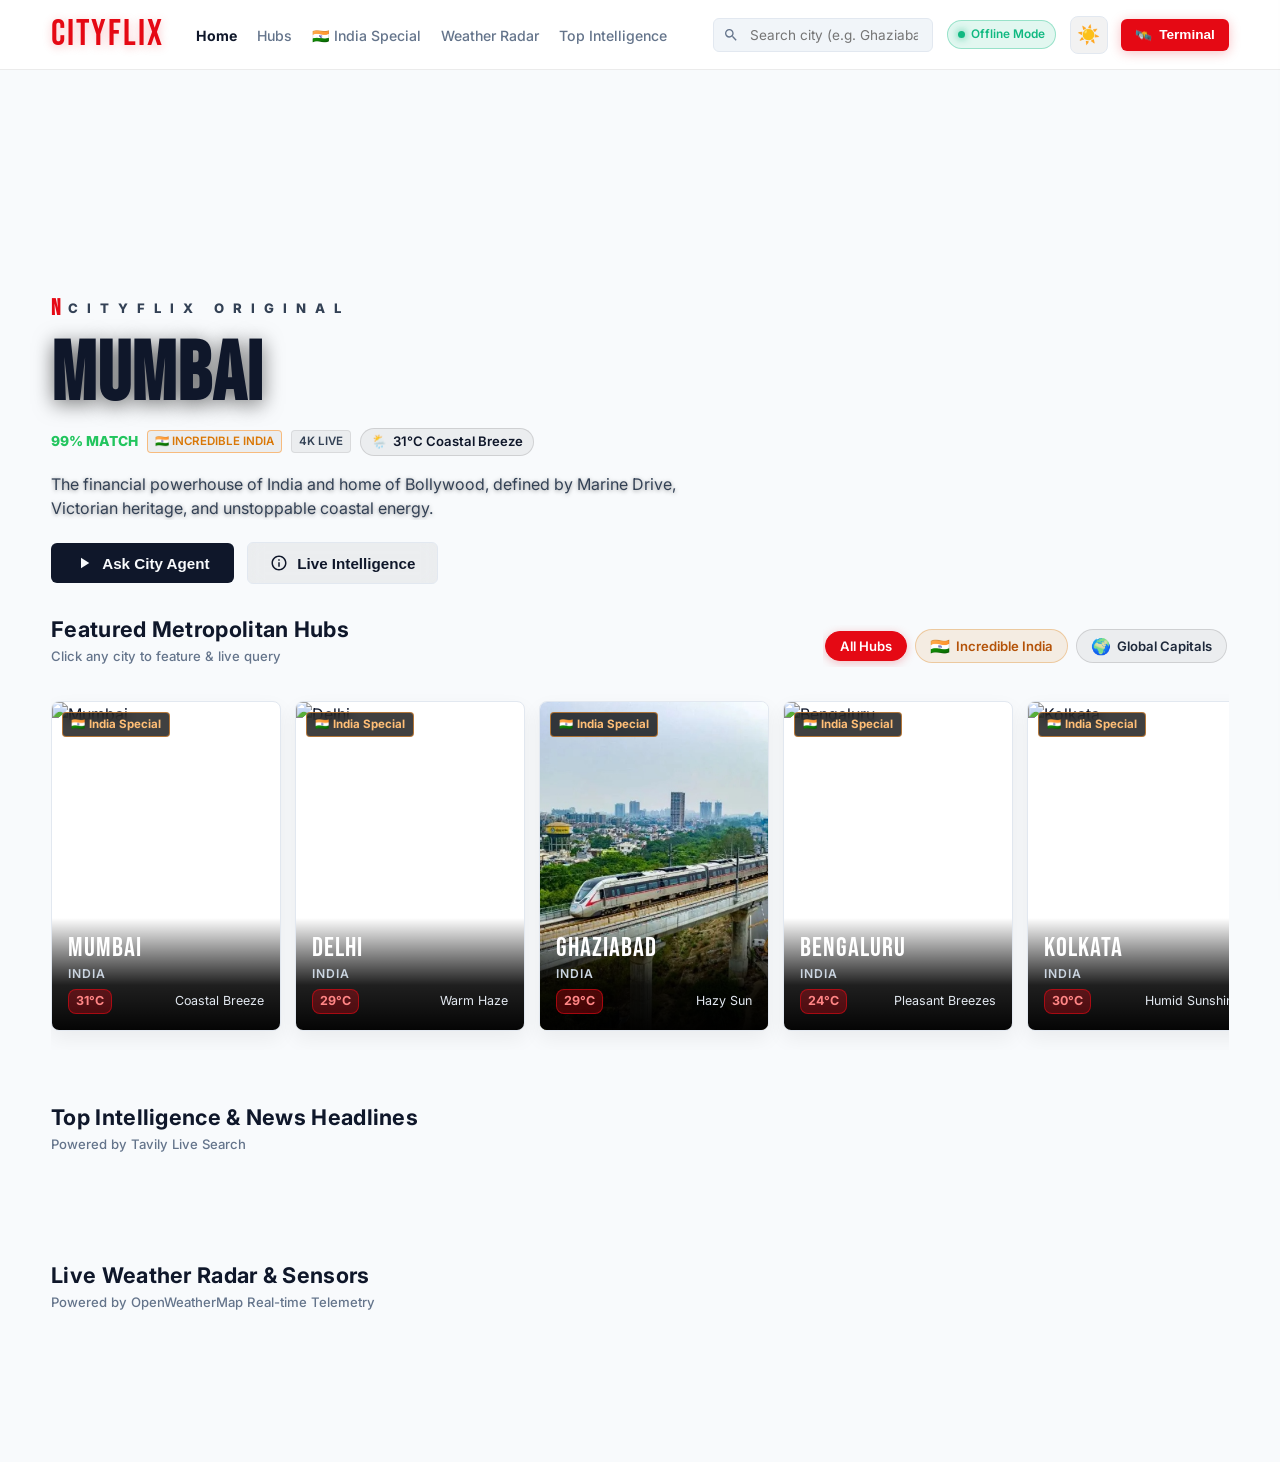
==== commit 1690074f: "Add section focus translucency mode and mobile layout optimizations" ====
--- a/public/index.html
+++ b/public/index.html
@@ -23,7 +23,7 @@
             } catch (e) {}
         })();
     </script>
-    <link rel="stylesheet" href="style.css">
+    <link rel="stylesheet" href="style.css?v=2">
 </head>
 <body>
 
@@ -32,21 +32,28 @@
          ==================================================================== -->
     <header class="navbar" id="navbar">
         <div class="nav-left">
-            <a href="#" class="brand-logo" id="brandLogo">CITYFLIX</a>
-            <ul class="nav-links">
-                <li><a href="#hero" class="active" id="navHome">Home</a></li>
-                <li><a href="#trending-section" id="navCities">Hubs</a></li>
-                <li><a href="#trending-section" id="navIndia" data-filter-click="india">🇮🇳 India Special</a></li>
-                <li><a href="#weather-section" id="navWeather">Weather Radar</a></li>
-                <li><a href="#news-section" id="navNews">Top Intelligence</a></li>
+            <a href="#hero" class="brand-logo" id="brandLogo">CITYFLIX</a>
+            <ul class="nav-links" id="desktopNavLinks">
+                <li><a href="#hero" class="active" id="navHome" data-target-section="hero">Home</a></li>
+                <li><a href="#trending-section" id="navCities" data-target-section="trending-section">Hubs</a></li>
+                <li><a href="#trending-section" id="navIndia" data-target-section="trending-section" data-filter-click="india">🇮🇳 India Special</a></li>
+                <li><a href="#weather-section" id="navWeather" data-target-section="weather-section">Weather Radar</a></li>
+                <li><a href="#news-section" id="navNews" data-target-section="news-section">Top Intelligence</a></li>
             </ul>
         </div>
         <div class="nav-right">
+            <!-- Desktop Search Box -->
             <div class="search-box" id="searchBoxWrapper">
                 <svg viewBox="0 0 24 24" aria-hidden="true"><path d="M15.5 14h-.79l-.28-.27A6.471 6.471 0 0 0 16 9.5 6.5 6.5 0 1 0 9.5 16c1.61 0 3.09-.59 4.23-1.57l.27.28v.79l5 4.99L20.49 19l-4.99-5zm-6 0C7.01 14 5 11.99 5 9.5S7.01 5 9.5 5 14 7.01 14 9.5 11.99 14 9.5 14z"/></svg>
-                <input type="text" id="citySearchInput" placeholder="Search city (e.g. Delhi, Tokyo)..." autocomplete="off" aria-label="Search city">
-            </div>
-
+                <input type="text" id="citySearchInput" placeholder="Search city (e.g. Ghaziabad, Delhi)..." autocomplete="off" aria-label="Search city">
+            </div>
+
+            <!-- Mobile Search Icon Trigger -->
+            <button class="mob-search-btn" id="mobSearchBtn" aria-label="Open search">
+                <svg viewBox="0 0 24 24"><path d="M15.5 14h-.79l-.28-.27A6.471 6.471 0 0 0 16 9.5 6.5 6.5 0 1 0 9.5 16c1.61 0 3.09-.59 4.23-1.57l.27.28v.79l5 4.99L20.49 19l-4.99-5zm-6 0C7.01 14 5 11.99 5 9.5S7.01 5 9.5 5 14 7.01 14 9.5 11.99 14 9.5 14z"/></svg>
+            </button>
+
+            <!-- API Status Badge (Desktop/Tablet) -->
             <div class="api-status-badge" id="apiStatusBadge" title="Backend Agent Connectivity">
                 <div class="status-dot"></div>
                 <span id="apiStatusText">AI Agent Active</span>
@@ -68,6 +75,22 @@
         </div>
     </header>
 
+    <!-- Mobile Search Expandable Overlay -->
+    <div class="mob-search-bar" id="mobSearchBar">
+        <div class="mob-search-input-wrap">
+            <svg viewBox="0 0 24 24"><path d="M15.5 14h-.79l-.28-.27A6.471 6.471 0 0 0 16 9.5 6.5 6.5 0 1 0 9.5 16c1.61 0 3.09-.59 4.23-1.57l.27.28v.79l5 4.99L20.49 19l-4.99-5zm-6 0C7.01 14 5 11.99 5 9.5S7.01 5 9.5 5 14 7.01 14 9.5 11.99 14 9.5 14z"/></svg>
+            <input type="text" id="mobCitySearchInput" placeholder="Search city (e.g. Ghaziabad, Tokyo)..." autocomplete="off" aria-label="Mobile city search">
+            <button class="mob-search-close-btn" id="mobSearchCloseBtn" aria-label="Close search">&times;</button>
+        </div>
+    </div>
+
+    <!-- Floating Focus / Translucency Reset Bar -->
+    <div class="focus-reset-bar" id="focusResetBar" role="status">
+        <span class="focus-indicator-dot"></span>
+        <span class="focus-reset-text" id="focusResetLabel">Viewing Section</span>
+        <button class="focus-reset-btn" id="focusResetBtn" aria-label="Show all sections">Show All</button>
+    </div>
+
     <!-- ====================================================================
          Cinematic Hero Billboard
          ==================================================================== -->
@@ -77,18 +100,18 @@
             <div class="hero-series-badge">
                 <span class="red-n">N</span> C I T Y F L I X &nbsp; O R I G I N A L
             </div>
-            <h1 class="hero-title" id="heroCityTitle">BARCELONA</h1>
+            <h1 class="hero-title" id="heroCityTitle">MUMBAI</h1>
             <div class="hero-meta">
                 <span class="meta-match">99% MATCH</span>
-                <span class="meta-tag" id="heroRegionTag">GLOBAL HUB</span>
+                <span class="meta-tag" id="heroRegionTag">🇮🇳 INCREDIBLE INDIA</span>
                 <span class="meta-tag">4K LIVE</span>
                 <div class="meta-weather" id="heroWeatherBadge">
                     <span>🌦️</span>
-                    <span id="heroWeatherText">26°C Clear Sky</span>
+                    <span id="heroWeatherText">31°C Coastal Breeze</span>
                 </div>
             </div>
             <p class="hero-synopsis" id="heroSynopsis">
-                Catalonia's vibrant capital bathed in Mediterranean sun. Discover live metropolitan weather updates, breaking sports and cultural news, and deep intelligence verified in real-time.
+                The financial powerhouse of India and home of Bollywood, defined by Marine Drive, Victorian heritage, and unstoppable coastal energy.
             </p>
             <div class="hero-buttons">
                 <button class="btn-play" id="heroAskBtn">
@@ -106,7 +129,7 @@
     <!-- ====================================================================
          Netflix Content Rows & Carousels
          ==================================================================== -->
-    <main class="main-content">
+    <main class="main-content" id="mainContent">
         
         <!-- Row 1: Featured Hubs with Category Filter -->
         <section class="row-section" id="trending-section">
@@ -177,19 +200,19 @@
          Mobile Bottom Navigation Bar (App Experience)
          ==================================================================== -->
     <nav class="mobile-bottom-nav" id="mobileBottomNav" aria-label="Mobile Navigation">
-        <a href="#hero" class="mob-nav-item active" id="mobNavHome">
+        <a href="#hero" class="mob-nav-item active" id="mobNavHome" data-target-section="hero">
             <span class="mob-icon">🏠</span>
             <span class="mob-label">Home</span>
         </a>
-        <a href="#trending-section" class="mob-nav-item" id="mobNavIndia">
+        <a href="#trending-section" class="mob-nav-item" id="mobNavIndia" data-target-section="trending-section" data-filter-click="india">
             <span class="mob-icon">🇮🇳</span>
             <span class="mob-label">India</span>
         </a>
-        <a href="#trending-section" class="mob-nav-item" id="mobNavHubs">
+        <a href="#trending-section" class="mob-nav-item" id="mobNavHubs" data-target-section="trending-section">
             <span class="mob-icon">🌐</span>
             <span class="mob-label">Hubs</span>
         </a>
-        <a href="#weather-section" class="mob-nav-item" id="mobNavWeather">
+        <a href="#weather-section" class="mob-nav-item" id="mobNavWeather" data-target-section="weather-section">
             <span class="mob-icon">🌦️</span>
             <span class="mob-label">Radar</span>
         </a>
@@ -221,7 +244,7 @@
                 <div class="msg-avatar bot">N</div>
                 <div class="msg-bubble">
                     Welcome to <strong>Cityflix Terminal</strong>. I have real-time access to live weather telemetry and global news intelligence.<br><br>
-                    Ask me about any city in India or across the globe (e.g. <em>"What is the weather and latest tech news in Bengaluru?"</em> or <em>"Provide a live briefing on Delhi"</em>).
+                    Ask me about any city in India or across the globe (e.g. <em>"What is the weather and latest tech news in Bengaluru?"</em> or <em>"Provide a live briefing on Ghaziabad"</em>).
                 </div>
             </div>
         </div>
@@ -237,6 +260,6 @@
         </div>
     </aside>
 
-    <script src="app.js"></script>
+    <script src="app.js?v=2"></script>
 </body>
 </html>
--- a/public/style.css
+++ b/public/style.css
@@ -1,6 +1,7 @@
 /* ==========================================================================
    CITYFLIX - Cinematic Intelligence Design System
    Modern Netflix-Style Dark / Light Theme with Full Mobile & Tablet Responsiveness
+   Includes Section Focus / Translucency Mode & Touch-First Layouts
    ========================================================================== */
 
 @import url('https://fonts.googleapis.com/css2?family=Bebas+Neue&family=Inter:wght@300;400;500;600;700;800&display=swap');
@@ -21,7 +22,7 @@
     --bg-card-hover: #222222;
     --bg-card-gradient: linear-gradient(145deg, #1f1f1f, #121212);
     --bg-weather-gradient: linear-gradient(145deg, #1a1e26, #10141b);
-    --bg-navbar: rgba(20, 20, 20, 0.85);
+    --bg-navbar: rgba(20, 20, 20, 0.88);
     --bg-navbar-scrolled: rgba(18, 18, 18, 0.98);
     --bg-drawer: #121212;
     --bg-drawer-header: rgba(20, 20, 20, 0.95);
@@ -59,7 +60,7 @@
     --india-pill-border: rgba(255, 153, 51, 0.35);
     --india-pill-text: #ffb066;
     
-    --bottom-nav-bg: rgba(18, 18, 18, 0.92);
+    --bottom-nav-bg: rgba(18, 18, 18, 0.94);
 }
 
 [data-theme="light"] {
@@ -75,7 +76,7 @@
     --bg-card-hover: #f1f5f9;
     --bg-card-gradient: linear-gradient(145deg, #ffffff, #f8fafc);
     --bg-weather-gradient: linear-gradient(145deg, #ffffff, #f0f7ff);
-    --bg-navbar: rgba(255, 255, 255, 0.88);
+    --bg-navbar: rgba(255, 255, 255, 0.9);
     --bg-navbar-scrolled: rgba(255, 255, 255, 0.98);
     --bg-drawer: #ffffff;
     --bg-drawer-header: rgba(248, 250, 252, 0.95);
@@ -113,7 +114,7 @@
     --india-pill-border: rgba(217, 119, 6, 0.3);
     --india-pill-text: #b45309;
     
-    --bottom-nav-bg: rgba(255, 255, 255, 0.94);
+    --bottom-nav-bg: rgba(255, 255, 255, 0.95);
 }
 
 /* ==========================================================================
@@ -164,7 +165,91 @@
 }
 
 /* ==========================================================================
-   Netflix Top Navigation Bar
+   SECTION FOCUS & TRANSLUCENCY MODE
+   ========================================================================== */
+.section-translucent {
+    opacity: 0.16 !important;
+    filter: blur(1.5px) grayscale(50%) !important;
+    transform: scale(0.985) !important;
+    transition: opacity 0.4s cubic-bezier(0.4, 0, 0.2, 1), filter 0.4s ease, transform 0.4s ease !important;
+    user-select: none !important;
+}
+
+.section-focused {
+    opacity: 1 !important;
+    filter: none !important;
+    transform: scale(1) !important;
+    position: relative;
+    z-index: 25;
+    transition: opacity 0.4s cubic-bezier(0.4, 0, 0.2, 1), filter 0.4s ease, transform 0.4s ease !important;
+}
+
+/* Floating Reset Focus Pill */
+.focus-reset-bar {
+    position: fixed;
+    top: 78px;
+    left: 50%;
+    transform: translateX(-50%) translateY(-25px);
+    background: var(--bg-navbar-scrolled);
+    border: 1px solid var(--border-highlight);
+    box-shadow: 0 8px 25px rgba(0, 0, 0, 0.6), 0 0 15px var(--netflix-red-glow);
+    padding: 6px 16px;
+    border-radius: 30px;
+    display: flex;
+    align-items: center;
+    gap: 10px;
+    z-index: 999;
+    opacity: 0;
+    visibility: hidden;
+    pointer-events: none;
+    transition: all 0.3s cubic-bezier(0.175, 0.885, 0.32, 1.275);
+    backdrop-filter: blur(14px);
+    -webkit-backdrop-filter: blur(14px);
+}
+
+.focus-reset-bar.active {
+    opacity: 1;
+    visibility: visible;
+    pointer-events: auto;
+    transform: translateX(-50%) translateY(0);
+}
+
+.focus-indicator-dot {
+    width: 8px;
+    height: 8px;
+    background: var(--netflix-red);
+    border-radius: 50%;
+    box-shadow: 0 0 8px var(--netflix-red);
+    animation: pulseDot 1.5s infinite;
+}
+
+.focus-reset-text {
+    font-size: 0.82rem;
+    font-weight: 600;
+    color: var(--text-primary);
+    white-space: nowrap;
+}
+
+.focus-reset-btn {
+    background: var(--netflix-red);
+    color: #ffffff;
+    border: none;
+    border-radius: 16px;
+    padding: 3px 12px;
+    font-size: 0.76rem;
+    font-weight: 700;
+    cursor: pointer;
+    transition: background-color 0.2s ease, transform 0.15s ease;
+    white-space: nowrap;
+}
+
+.focus-reset-btn:hover {
+    background: var(--netflix-red-hover);
+    transform: scale(1.05);
+}
+
+/* ==========================================================================
+   Navigation Bar
    ========================================================================== */
 .navbar {
     position: fixed;
@@ -227,6 +312,7 @@
     font-weight: 500;
     transition: color 0.2s ease, font-weight 0.2s ease;
     white-space: nowrap;
+    cursor: pointer;
 }
 
 .nav-links a:hover,
@@ -238,10 +324,10 @@
 .nav-right {
     display: flex;
     align-items: center;
-    gap: 0.9rem;
-}
-
-/* Search Box */
+    gap: 0.85rem;
+}
+
+/* Desktop Search Box */
 .search-box {
     position: relative;
     display: flex;
@@ -274,6 +360,91 @@
     height: 16px;
     fill: var(--text-muted);
     pointer-events: none;
+}
+
+/* Mobile Search Icon Trigger */
+.mob-search-btn {
+    display: none;
+    align-items: center;
+    justify-content: center;
+    width: 38px;
+    height: 38px;
+    background: var(--pill-bg);
+    border: 1px solid var(--border-color);
+    border-radius: 8px;
+    color: var(--text-primary);
+    cursor: pointer;
+    padding: 0;
+}
+
+.mob-search-btn svg {
+    width: 18px;
+    height: 18px;
+    fill: var(--text-primary);
+}
+
+/* Mobile Search Expandable Bar */
+.mob-search-bar {
+    display: none;
+    position: fixed;
+    top: 60px;
+    left: 0;
+    width: 100%;
+    padding: 10px 14px;
+    background: var(--bg-navbar-scrolled);
+    border-bottom: 1px solid var(--border-color);
+    z-index: 998;
+    box-shadow: 0 8px 20px rgba(0, 0, 0, 0.4);
+    transform: translateY(-100%);
+    opacity: 0;
+    pointer-events: none;
+    transition: transform 0.25s ease, opacity 0.25s ease;
+}
+
+.mob-search-bar.open {
+    transform: translateY(0);
+    opacity: 1;
+    pointer-events: auto;
+}
+
+.mob-search-input-wrap {
+    position: relative;
+    display: flex;
+    align-items: center;
+    width: 100%;
+}
+
+.mob-search-input-wrap svg {
+    position: absolute;
+    left: 12px;
+    width: 18px;
+    height: 18px;
+    fill: var(--text-muted);
+    pointer-events: none;
+}
+
+.mob-search-input-wrap input {
+    width: 100%;
+    background: var(--bg-input);
+    border: 1px solid var(--border-highlight);
+    border-radius: 8px;
+    padding: 10px 40px 10px 38px;
+    font-size: 16px; /* 16px prevents iOS zoom */
+    color: var(--text-primary);
+    outline: none;
+    font-family: var(--font-body);
+}
+
+.mob-search-close-btn {
+    position: absolute;
+    right: 10px;
+    background: none;
+    border: none;
+    font-size: 1.4rem;
+    color: var(--text-muted);
+    cursor: pointer;
+    line-height: 1;
+    padding: 4px;
 }
 
 /* Status Badge */
@@ -319,8 +490,6 @@
     cursor: pointer;
     transition: all 0.2s ease;
     padding: 0;
-    position: relative;
-    overflow: hidden;
 }
 
 .theme-toggle-btn:hover {
@@ -334,7 +503,6 @@
     align-items: center;
     justify-content: center;
     font-size: 1.15rem;
-    transition: transform 0.3s cubic-bezier(0.175, 0.885, 0.32, 1.275);
 }
 
 [data-theme="dark"] .theme-toggle-btn .sun-icon {
@@ -381,13 +549,13 @@
    ========================================================================== */
 .hero-billboard {
     position: relative;
-    min-height: 75vh;
+    min-height: 72vh;
     width: 100%;
     display: flex;
     align-items: flex-end;
-    padding: 100px 4% 6% 4%;
+    padding: 95px 4% 5% 4%;
     background-size: cover;
-    background-position: center 25%;
+    background-position: center 30%;
     background-repeat: no-repeat;
     transition: background-image 0.6s ease-in-out;
 }
@@ -418,7 +586,7 @@
     letter-spacing: 3px;
     color: var(--text-secondary);
     text-transform: uppercase;
-    margin-bottom: 0.75rem;
+    margin-bottom: 0.65rem;
 }
 
 .hero-series-badge span.red-n {
@@ -430,13 +598,13 @@
 
 .hero-title {
     font-family: var(--font-heading);
-    font-size: clamp(2.8rem, 7vw, 5.5rem);
+    font-size: clamp(2.6rem, 7vw, 5.2rem);
     line-height: 0.95;
     letter-spacing: 1px;
     text-transform: uppercase;
-    margin-bottom: 0.9rem;
-    color: var(--text-primary);
-    text-shadow: 0 4px 20px rgba(0, 0, 0, 0.5);
+    margin-bottom: 0.8rem;
+    color: var(--text-primary);
+    text-shadow: 0 4px 20px rgba(0, 0, 0, 0.6);
     word-break: break-word;
 }
 
@@ -444,9 +612,9 @@
     display: flex;
     align-items: center;
     flex-wrap: wrap;
-    gap: 10px;
-    margin-bottom: 1.1rem;
-    font-size: 0.88rem;
+    gap: 9px;
+    margin-bottom: 1rem;
+    font-size: 0.86rem;
     font-weight: 600;
 }
 
@@ -477,10 +645,10 @@
 }
 
 .hero-synopsis {
-    font-size: 1.02rem;
-    line-height: 1.55;
+    font-size: 1rem;
+    line-height: 1.5;
     color: var(--text-secondary);
-    margin-bottom: 1.6rem;
+    margin-bottom: 1.4rem;
     display: -webkit-box;
     -webkit-line-clamp: 3;
     -webkit-box-orient: vertical;
@@ -492,7 +660,7 @@
     display: flex;
     align-items: center;
     flex-wrap: wrap;
-    gap: 0.9rem;
+    gap: 0.85rem;
 }
 
 .btn-play {
@@ -501,8 +669,8 @@
     gap: 9px;
     background-color: var(--text-primary);
     color: var(--bg-primary);
-    padding: 12px 26px;
-    font-size: 1rem;
+    padding: 11px 24px;
+    font-size: 0.95rem;
     font-weight: 700;
     border-radius: 6px;
     border: none;
@@ -522,8 +690,8 @@
     background-color: var(--pill-bg);
     color: var(--text-primary);
     border: 1px solid var(--border-color);
-    padding: 12px 24px;
-    font-size: 1rem;
+    padding: 11px 22px;
+    font-size: 0.95rem;
     font-weight: 600;
     border-radius: 6px;
     cursor: pointer;
@@ -541,16 +709,17 @@
    ========================================================================== */
 .main-content {
     position: relative;
-    margin-top: -40px;
+    margin-top: -35px;
     z-index: 20;
-    padding: 0 4% 5rem 4%;
+    padding: 0 4% 6rem 4%;
     display: flex;
     flex-direction: column;
-    gap: 3.5rem;
+    gap: 3.2rem;
 }
 
 .row-section {
     position: relative;
+    transition: opacity 0.4s ease, filter 0.4s ease;
 }
 
 .row-header {
@@ -559,7 +728,7 @@
     justify-content: space-between;
     flex-wrap: wrap;
     gap: 12px;
-    margin-bottom: 1rem;
+    margin-bottom: 0.9rem;
 }
 
 .row-header-title-group {
@@ -581,14 +750,14 @@
     font-weight: 500;
 }
 
-/* Category Filter Pills (All, Incredible India, Global) */
+/* Category Filter Tabs */
 .category-tabs {
     display: flex;
     align-items: center;
     gap: 8px;
     overflow-x: auto;
     scrollbar-width: none;
-    padding-bottom: 2px;
+    padding: 4px 2px;
 }
 
 .category-tabs::-webkit-scrollbar {
@@ -849,7 +1018,7 @@
 }
 
 .news-card-title {
-    font-size: 0.98rem;
+    font-size: 0.96rem;
     font-weight: 600;
     line-height: 1.42;
     color: var(--text-primary);
@@ -944,8 +1113,9 @@
     z-index: 1000;
     justify-content: space-around;
     align-items: center;
-    padding: 0 8px;
+    padding: 0 6px;
     padding-bottom: env(safe-area-inset-bottom);
+    box-shadow: 0 -4px 20px rgba(0, 0, 0, 0.5);
 }
 
 .mob-nav-item {
@@ -962,10 +1132,10 @@
     font-family: var(--font-body);
     font-size: 0.68rem;
     font-weight: 600;
-    padding: 6px 10px;
-    border-radius: 6px;
+    padding: 6px 12px;
+    border-radius: 8px;
     transition: color 0.2s ease, transform 0.2s ease;
-    min-width: 54px;
+    min-width: 52px;
 }
 
 .mob-nav-item .mob-icon {
@@ -980,10 +1150,6 @@
 
 .mob-terminal-btn {
     color: var(--text-primary);
-}
-
-.mob-terminal-btn .mob-icon {
-    transform: scale(1.1);
 }
 
 /* ==========================================================================
@@ -1232,7 +1398,7 @@
     background-color: var(--border-light);
 }
 
-/* Tool execution details card in message stream */
+/* Tool execution details card */
 .tool-result-box {
     background: rgba(56, 189, 248, 0.08);
     border-left: 3px solid #38bdf8;
@@ -1263,7 +1429,7 @@
     border-radius: 6px;
     padding: 10px 14px;
     color: var(--text-primary);
-    font-size: 16px; /* Minimum 16px prevents iOS Safari auto-zoom on focus! */
+    font-size: 16px; /* Minimum 16px prevents iOS Safari auto-zoom */
     outline: none;
     transition: border-color 0.2s;
     font-family: var(--font-body);
@@ -1374,64 +1540,58 @@
 @media (max-width: 768px) {
     /* Navbar Mobile Adaptations */
     .navbar {
-        height: 60px;
-        padding: 0 14px;
+        height: 58px;
+        padding: 0 12px;
     }
 
     .navbar.scrolled {
-        height: 56px;
+        height: 54px;
     }
 
     .nav-links {
-        display: none; /* Moved to bottom navigation for superior mobile usability */
+        display: none; /* Moved to bottom navigation for thumb reach */
     }
 
     .brand-logo {
-        font-size: 1.9rem;
+        font-size: 1.85rem;
         letter-spacing: 1px;
     }
 
     .nav-right {
-        gap: 0.5rem;
-    }
-
+        gap: 0.45rem;
+    }
+
+    /* Hide desktop search box on mobile; show dedicated icon button instead */
+    .search-box {
+        display: none;
+    }
+
+    .mob-search-btn {
+        display: flex;
+    }
+
+    .mob-search-bar {
+        display: block;
+    }
+
+    /* Hide API status badge text on mobile to avoid overcrowding */
     .api-status-badge {
-        padding: 4px 7px;
-    }
-
-    #apiStatusText {
-        display: none; /* Icon-only status dot on mobile screens to save precious space */
-    }
-
-    .search-box input {
-        width: 125px;
-        padding: 6px 10px 6px 30px;
+        display: none;
+    }
+
+    .theme-toggle-btn {
+        width: 36px;
+        height: 36px;
+        font-size: 1rem;
+    }
+
+    .agent-trigger-btn {
+        padding: 7px 11px;
         font-size: 0.8rem;
     }
 
-    .search-box svg {
-        left: 8px;
-        width: 14px;
-        height: 14px;
-    }
-
-    .search-box input:focus {
-        width: 165px;
-    }
-
-    .theme-toggle-btn {
-        width: 34px;
-        height: 34px;
-        font-size: 1rem;
-    }
-
-    .agent-trigger-btn {
-        padding: 6px 10px;
-        font-size: 0.78rem;
-    }
-
     .agent-trigger-btn .btn-text {
-        display: none; /* Compact icon-only on very tight mobile screens */
+        display: none; /* Compact icon-only */
     }
 
     /* Mobile Bottom Navigation Enabled */
@@ -1439,11 +1599,24 @@
         display: flex;
     }
 
+    /* Focus Reset Bar adjustments */
+    .focus-reset-bar {
+        top: 68px;
+        width: 90%;
+        max-width: 340px;
+        justify-content: space-between;
+        padding: 6px 14px;
+    }
+
+    .focus-reset-text {
+        font-size: 0.78rem;
+    }
+
     /* Hero Section Mobile Adaptations */
     .hero-billboard {
-        min-height: 62svh;
-        min-height: 460px;
-        padding: 75px 16px 20px 16px;
+        min-height: 54svh;
+        min-height: 390px;
+        padding: 72px 14px 18px 14px;
         align-items: flex-end;
     }
 
@@ -1452,30 +1625,30 @@
     }
 
     .hero-series-badge {
-        font-size: 0.72rem;
+        font-size: 0.7rem;
         letter-spacing: 2px;
-        margin-bottom: 0.4rem;
+        margin-bottom: 0.3rem;
     }
 
     .hero-series-badge span.red-n {
-        font-size: 1.1rem;
+        font-size: 1.05rem;
     }
 
     .hero-title {
-        font-size: clamp(2.3rem, 10vw, 3.4rem);
-        margin-bottom: 0.6rem;
+        font-size: clamp(2.2rem, 9vw, 3.2rem);
+        margin-bottom: 0.5rem;
     }
 
     .hero-meta {
         gap: 6px;
-        font-size: 0.78rem;
-        margin-bottom: 0.8rem;
+        font-size: 0.76rem;
+        margin-bottom: 0.7rem;
     }
 
     .hero-synopsis {
-        font-size: 0.88rem;
-        line-height: 1.45;
-        margin-bottom: 1.2rem;
+        font-size: 0.86rem;
+        line-height: 1.4;
+        margin-bottom: 1.1rem;
         -webkit-line-clamp: 2;
     }
 
@@ -1484,16 +1657,17 @@
     }
 
     .btn-play, .btn-more-info {
-        padding: 10px 16px;
-        font-size: 0.88rem;
+        padding: 10px 14px;
+        font-size: 0.86rem;
         flex: 1 1 calc(50% - 6px);
         justify-content: center;
+        min-height: 42px;
     }
 
     /* Main Content Spacing on Mobile */
     .main-content {
-        margin-top: -15px;
-        padding: 0 14px 85px 14px; /* Extra bottom padding for mobile navigation bar */
+        margin-top: -10px;
+        padding: 0 12px 110px 12px; /* Generous bottom padding to clear mobile navigation */
         gap: 2.2rem;
     }
 
@@ -1501,7 +1675,7 @@
         flex-direction: column;
         align-items: flex-start;
         gap: 8px;
-        margin-bottom: 0.6rem;
+        margin-bottom: 0.5rem;
     }
 
     .row-title {
@@ -1509,36 +1683,38 @@
     }
 
     .row-subtitle {
-        font-size: 0.76rem;
+        font-size: 0.74rem;
     }
 
     .category-tabs {
         width: 100%;
         gap: 6px;
+        padding-bottom: 4px;
     }
 
     .category-tab {
-        padding: 5px 11px;
+        padding: 5px 12px;
         font-size: 0.76rem;
     }
 
-    /* Compact Poster Cards on Mobile */
+    /* Compact Poster Cards on Mobile with edge breathing room */
     .carousel-track {
         gap: 10px;
-        padding: 0.8rem 2px;
+        padding: 0.6rem 2px;
+        scroll-padding: 0 10px;
     }
 
     .city-card {
-        flex: 0 0 165px;
-        height: 245px;
+        flex: 0 0 155px;
+        height: 235px;
     }
 
     .city-card:hover {
-        transform: scale(1.03) translateY(-4px);
+        transform: scale(1.02) translateY(-3px);
     }
 
     .city-card-name {
-        font-size: 1.35rem;
+        font-size: 1.3rem;
     }
 
     .city-card-country {
@@ -1551,22 +1727,22 @@
     }
 
     .news-card {
-        flex: 0 0 260px;
-        height: 180px;
-        padding: 1rem;
+        flex: 0 0 255px;
+        height: 175px;
+        padding: 0.95rem;
     }
 
     .news-card-title {
-        font-size: 0.9rem;
+        font-size: 0.88rem;
     }
 
     .weather-card {
         flex: 0 0 230px;
-        padding: 1.1rem;
+        padding: 1rem;
     }
 
     .weather-temp-huge {
-        font-size: 2.4rem;
+        font-size: 2.3rem;
     }
 
     /* Mobile Carousel navigation buttons hidden in touch mode */
@@ -1588,16 +1764,16 @@
     }
 
     .drawer-messages {
-        padding: 1rem;
+        padding: 0.9rem;
     }
 
     .msg-row {
-        max-width: 94%;
+        max-width: 95%;
     }
 
     .msg-bubble {
-        padding: 10px 13px;
-        font-size: 0.86rem;
+        padding: 9px 12px;
+        font-size: 0.85rem;
     }
 
     .drawer-input-area {
@@ -1606,22 +1782,18 @@
     }
 }
 
-/* Extra small mobile screens (iPhone SE / 320px - 360px) */
-@media (max-width: 375px) {
+/* Extra small mobile screens (320px - 360px) */
+@media (max-width: 360px) {
     .brand-logo {
-        font-size: 1.6rem;
-    }
-
-    .search-box input {
-        width: 105px;
+        font-size: 1.55rem;
     }
 
     .city-card {
-        flex: 0 0 148px;
-        height: 220px;
+        flex: 0 0 142px;
+        height: 215px;
     }
 
     .hero-title {
-        font-size: 2.1rem;
-    }
-}
+        font-size: 2rem;
+    }
+}
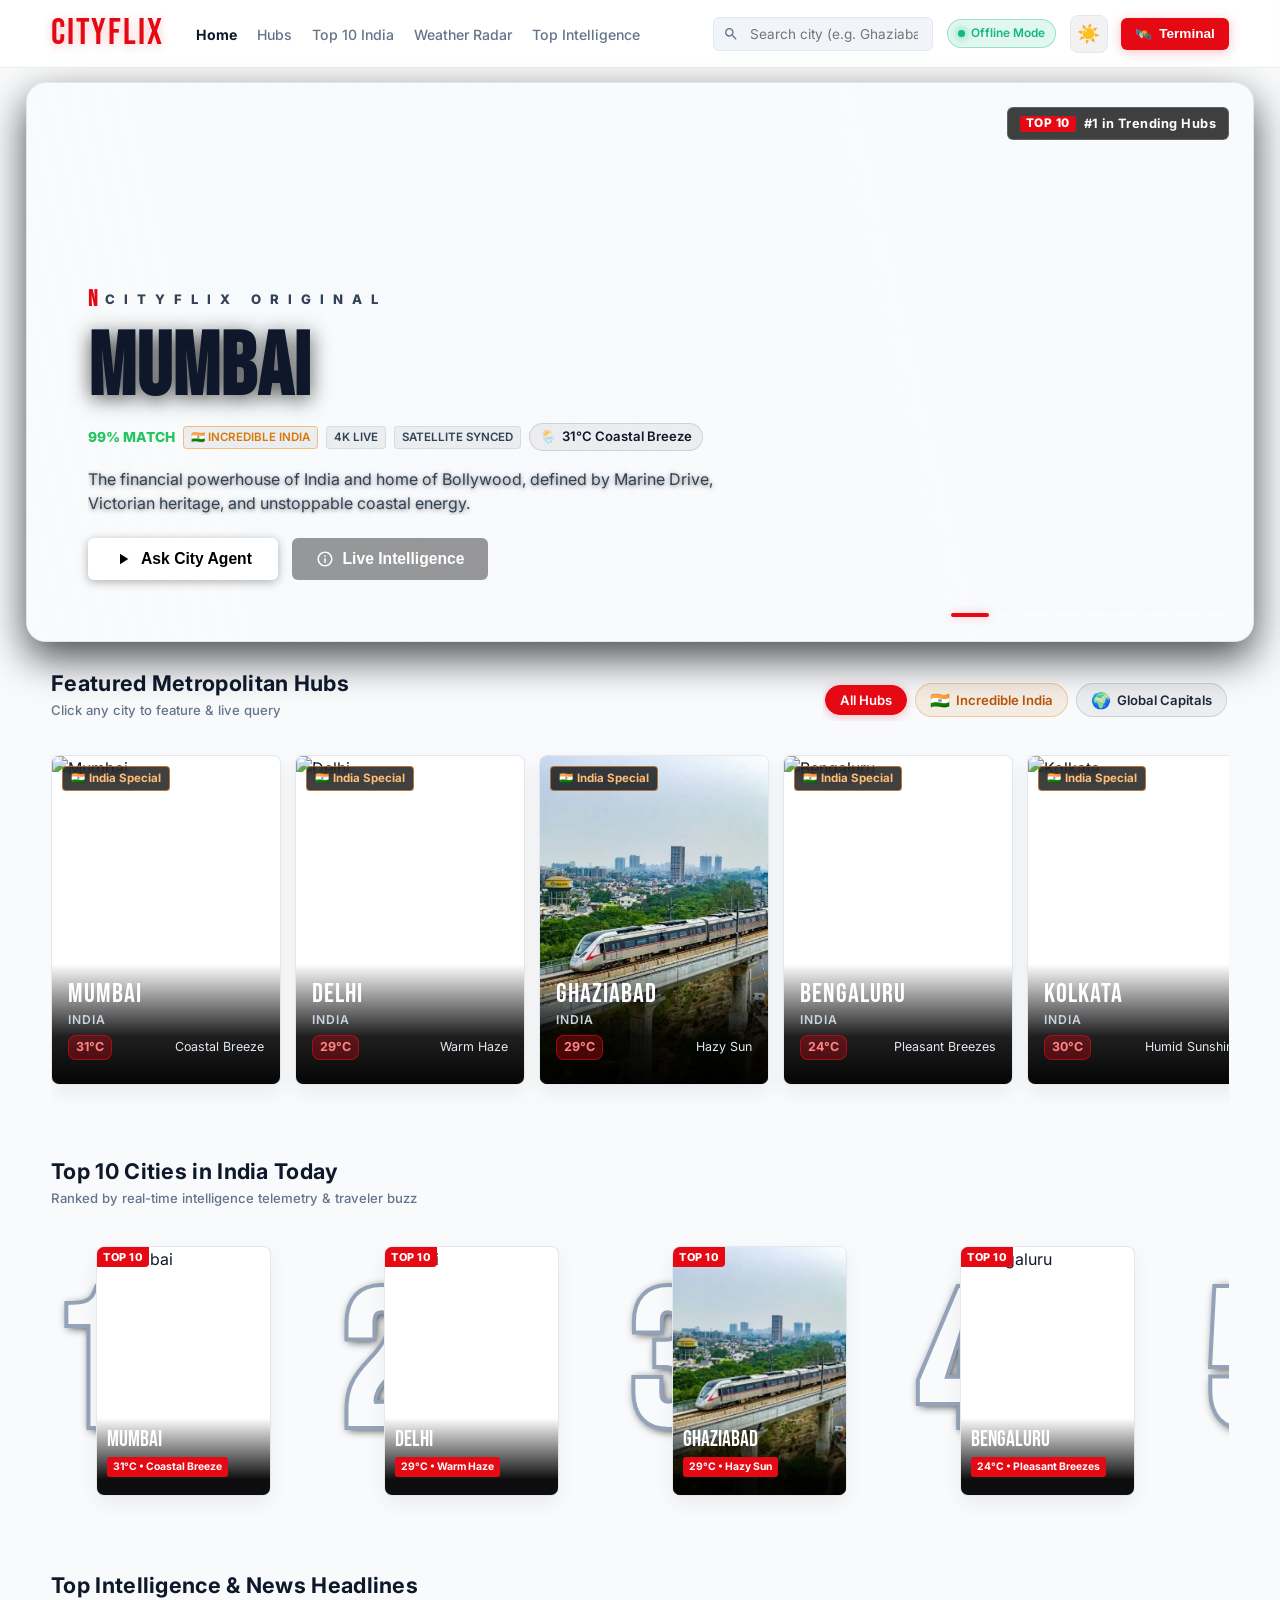
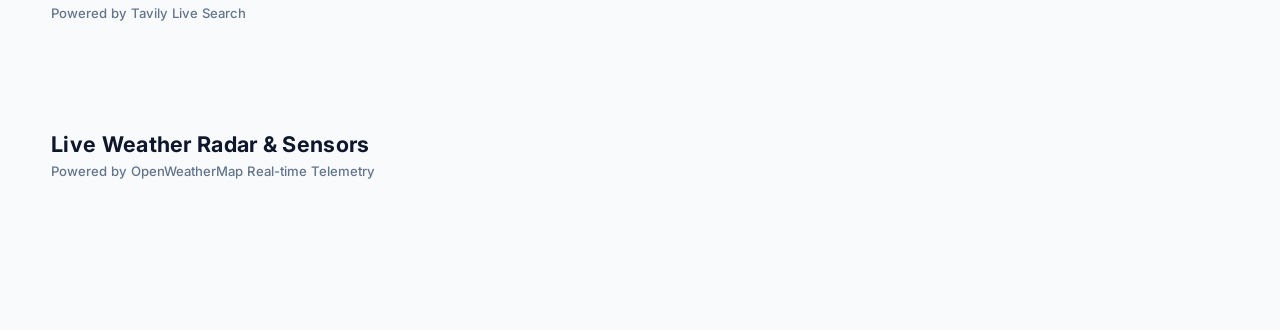
==== commit f74da0fc: "Feat: Add auto-running hero carousel, Netflix Top 10 Indian cities with giant numbers, and upmarket " ====
--- a/public/index.html
+++ b/public/index.html
@@ -23,7 +23,7 @@
             } catch (e) {}
         })();
     </script>
-    <link rel="stylesheet" href="style.css?v=2">
+    <link rel="stylesheet" href="style.css?v=4">
 </head>
 <body>
 
@@ -36,7 +36,7 @@
             <ul class="nav-links" id="desktopNavLinks">
                 <li><a href="#hero" class="active" id="navHome" data-target-section="hero">Home</a></li>
                 <li><a href="#trending-section" id="navCities" data-target-section="trending-section">Hubs</a></li>
-                <li><a href="#trending-section" id="navIndia" data-target-section="trending-section" data-filter-click="india">🇮🇳 India Special</a></li>
+                <li><a href="#top10-section" id="navTop10" data-target-section="top10-section">Top 10 India</a></li>
                 <li><a href="#weather-section" id="navWeather" data-target-section="weather-section">Weather Radar</a></li>
                 <li><a href="#news-section" id="navNews" data-target-section="news-section">Top Intelligence</a></li>
             </ul>
@@ -45,7 +45,7 @@
             <!-- Desktop Search Box -->
             <div class="search-box" id="searchBoxWrapper">
                 <svg viewBox="0 0 24 24" aria-hidden="true"><path d="M15.5 14h-.79l-.28-.27A6.471 6.471 0 0 0 16 9.5 6.5 6.5 0 1 0 9.5 16c1.61 0 3.09-.59 4.23-1.57l.27.28v.79l5 4.99L20.49 19l-4.99-5zm-6 0C7.01 14 5 11.99 5 9.5S7.01 5 9.5 5 14 7.01 14 9.5 11.99 14 9.5 14z"/></svg>
-                <input type="text" id="citySearchInput" placeholder="Search city (e.g. Ghaziabad, Delhi)..." autocomplete="off" aria-label="Search city">
+                <input type="text" id="citySearchInput" placeholder="Search city (e.g. Ghaziabad, Tokyo)..." autocomplete="off" aria-label="Search city">
             </div>
 
             <!-- Mobile Search Icon Trigger -->
@@ -92,39 +92,61 @@
     </div>
 
     <!-- ====================================================================
-         Cinematic Hero Billboard
-         ==================================================================== -->
-    <section class="hero-billboard" id="hero">
-        <div class="hero-vignette"></div>
-        <div class="hero-content">
-            <div class="hero-series-badge">
-                <span class="red-n">N</span> C I T Y F L I X &nbsp; O R I G I N A L
-            </div>
-            <h1 class="hero-title" id="heroCityTitle">MUMBAI</h1>
-            <div class="hero-meta">
-                <span class="meta-match">99% MATCH</span>
-                <span class="meta-tag" id="heroRegionTag">🇮🇳 INCREDIBLE INDIA</span>
-                <span class="meta-tag">4K LIVE</span>
-                <div class="meta-weather" id="heroWeatherBadge">
-                    <span>🌦️</span>
-                    <span id="heroWeatherText">31°C Coastal Breeze</span>
-                </div>
-            </div>
-            <p class="hero-synopsis" id="heroSynopsis">
-                The financial powerhouse of India and home of Bollywood, defined by Marine Drive, Victorian heritage, and unstoppable coastal energy.
-            </p>
-            <div class="hero-buttons">
-                <button class="btn-play" id="heroAskBtn">
-                    <svg width="18" height="18" viewBox="0 0 24 24" fill="currentColor"><path d="M8 5v14l11-7z"/></svg>
-                    <span>Ask City Agent</span>
-                </button>
-                <button class="btn-more-info" id="heroInfoBtn">
-                    <svg width="18" height="18" viewBox="0 0 24 24" fill="currentColor"><path d="M11 7h2v2h-2zm0 4h2v6h-2zm1-9C6.48 2 2 6.48 2 12s4.48 10 10 10 10-4.48 10-10S17.52 2 12 2zm0 18c-4.41 0-8-3.59-8-8s3.59-8 8-8 8 3.59 8 8-3.59 8-8 8z"/></svg>
-                    <span>Live Intelligence</span>
-                </button>
-            </div>
-        </div>
-    </section>
+         Cinematic Hero Billboard (Running Carousel Container)
+         ==================================================================== -->
+    <div class="hero-outer-frame">
+        <section class="hero-billboard" id="hero" aria-label="Featured City Carousel">
+            <div class="hero-vignette"></div>
+
+            <!-- Hero Nav Arrows -->
+            <button class="hero-nav-arrow prev" id="heroPrevBtn" aria-label="Previous featured city">&#8249;</button>
+            <button class="hero-nav-arrow next" id="heroNextBtn" aria-label="Next featured city">&#8250;</button>
+
+            <!-- Top Right Netflix Style Tag -->
+            <div class="hero-top-right-tags">
+                <div class="hero-rank-pill">
+                    <span class="rank-top10-badge">TOP 10</span>
+                    <span class="rank-subtext" id="heroRankSubtext">#1 in Trending Hubs</span>
+                </div>
+            </div>
+
+            <!-- Hero Main Content -->
+            <div class="hero-content">
+                <div class="hero-series-badge">
+                    <span class="red-n">N</span> C I T Y F L I X &nbsp; O R I G I N A L
+                </div>
+                <h1 class="hero-title" id="heroCityTitle">MUMBAI</h1>
+                <div class="hero-meta">
+                    <span class="meta-match">99% MATCH</span>
+                    <span class="meta-tag" id="heroRegionTag">🇮🇳 INCREDIBLE INDIA</span>
+                    <span class="meta-tag">4K LIVE</span>
+                    <span class="meta-tag">SATELLITE SYNCED</span>
+                    <div class="meta-weather" id="heroWeatherBadge">
+                        <span>🌦️</span>
+                        <span id="heroWeatherText">31°C Coastal Breeze</span>
+                    </div>
+                </div>
+                <p class="hero-synopsis" id="heroSynopsis">
+                    The financial powerhouse of India and home of Bollywood, defined by Marine Drive, Victorian heritage, and unstoppable coastal energy.
+                </p>
+                <div class="hero-buttons">
+                    <button class="btn-play" id="heroAskBtn">
+                        <svg width="18" height="18" viewBox="0 0 24 24" fill="currentColor"><path d="M8 5v14l11-7z"/></svg>
+                        <span>Ask City Agent</span>
+                    </button>
+                    <button class="btn-more-info" id="heroInfoBtn">
+                        <svg width="18" height="18" viewBox="0 0 24 24" fill="currentColor"><path d="M11 7h2v2h-2zm0 4h2v6h-2zm1-9C6.48 2 2 6.48 2 12s4.48 10 10 10 10-4.48 10-10S17.52 2 12 2zm0 18c-4.41 0-8-3.59-8-8s3.59-8 8-8 8 3.59 8 8-3.59 8-8 8z"/></svg>
+                        <span>Live Intelligence</span>
+                    </button>
+                </div>
+            </div>
+
+            <!-- Netflix Segmented Carousel Dash Indicators -->
+            <div class="hero-indicators" id="heroIndicators" aria-label="Carousel slide indicator">
+                <!-- Dynamically populated progress dashes -->
+            </div>
+        </section>
+    </div>
 
     <!-- ====================================================================
          Netflix Content Rows & Carousels
@@ -160,7 +182,25 @@
             </div>
         </section>
 
-        <!-- Row 2: Live Intelligence Headlines -->
+        <!-- Row 2: Netflix Signature "Top 10 Cities in India Today" with Giant Numbers -->
+        <section class="row-section" id="top10-section">
+            <div class="row-header">
+                <div class="row-header-title-group">
+                    <h2 class="row-title">Top 10 Cities in India Today</h2>
+                    <span class="row-subtitle">Ranked by real-time intelligence telemetry & traveler buzz</span>
+                </div>
+            </div>
+
+            <div class="carousel-wrapper">
+                <button class="carousel-nav-btn prev" id="top10CarouselPrev" aria-label="Previous Top 10 cities">&#8249;</button>
+                <div class="carousel-track top10-track" id="top10Carousel" tabindex="0" role="region" aria-label="Top 10 Indian Hubs">
+                    <!-- Dynamically populated with giant numbered cards -->
+                </div>
+                <button class="carousel-nav-btn next" id="top10CarouselNext" aria-label="Next Top 10 cities">&#8250;</button>
+            </div>
+        </section>
+
+        <!-- Row 3: Live Intelligence Headlines -->
         <section class="row-section" id="news-section">
             <div class="row-header">
                 <div class="row-header-title-group">
@@ -177,7 +217,7 @@
             </div>
         </section>
 
-        <!-- Row 3: Global Weather Radar -->
+        <!-- Row 4: Global Weather Radar -->
         <section class="row-section" id="weather-section">
             <div class="row-header">
                 <div class="row-header-title-group">
@@ -197,6 +237,44 @@
     </main>
 
     <!-- ====================================================================
+         Netflix Upmarket Hover Preview Card (Expandable Popover Window)
+         ==================================================================== -->
+    <div class="hover-preview-card" id="hoverPreviewCard" aria-hidden="true">
+        <div class="hover-card-media">
+            <img src="" alt="" class="hover-card-img" id="hoverCardImg">
+            <div class="hover-card-vignette"></div>
+            <span class="hover-card-badge-top" id="hoverCardTopBadge">TOP 10</span>
+            <div class="hover-card-title-overlay" id="hoverCardTitle">MUMBAI</div>
+        </div>
+        <div class="hover-card-content">
+            <div class="hover-action-row">
+                <div class="hover-action-left">
+                    <button class="hover-btn-play" id="hoverPlayBtn" title="Feature in Hero Billboard" aria-label="Feature City">
+                        <svg viewBox="0 0 24 24"><path d="M8 5v14l11-7z"/></svg>
+                    </button>
+                    <button class="hover-btn-circle" id="hoverTerminalBtn" title="Ask Agent in Terminal" aria-label="Ask in Terminal">
+                        <svg viewBox="0 0 24 24"><path d="M19 13h-6v6h-2v-6H5v-2h6V5h2v6h6v2z"/></svg>
+                    </button>
+                    <button class="hover-btn-circle" id="hoverLikeBtn" title="Bookmark City" aria-label="Bookmark">
+                        <svg viewBox="0 0 24 24"><path d="M1 21h4V9H1v12zm22-11c0-1.1-.9-2-2-2h-6.31l.95-4.57.03-.32c0-.41-.17-.79-.44-1.06L14.17 1 7.59 7.59C7.22 7.95 7 8.45 7 9v10c0 1.1.9 2 2 2h9c.83 0 1.54-.5 1.84-1.22l3.02-7.05c.09-.23.14-.47.14-.73v-2z"/></svg>
+                    </button>
+                </div>
+                <button class="hover-btn-chevron" id="hoverMoreInfoBtn" title="Live Intelligence Briefing" aria-label="More Info">
+                    <svg viewBox="0 0 24 24"><path d="M7.41 8.59L12 13.17l4.59-4.58L18 10l-6 6-6-6 1.41-1.41z"/></svg>
+                </button>
+            </div>
+            <div class="hover-meta-row">
+                <span class="hover-match" id="hoverCardMatch">99% Match</span>
+                <span class="hover-tag-country" id="hoverCardCountry">INDIA</span>
+                <span class="hover-tag-temp" id="hoverCardTemp">31°C</span>
+            </div>
+            <div class="hover-genres-row" id="hoverCardTags">
+                <span>Metropolis</span><span>•</span><span>Coastal</span><span>•</span><span>Heritage</span>
+            </div>
+        </div>
+    </div>
+
+    <!-- ====================================================================
          Mobile Bottom Navigation Bar (App Experience)
          ==================================================================== -->
     <nav class="mobile-bottom-nav" id="mobileBottomNav" aria-label="Mobile Navigation">
@@ -204,9 +282,9 @@
             <span class="mob-icon">🏠</span>
             <span class="mob-label">Home</span>
         </a>
-        <a href="#trending-section" class="mob-nav-item" id="mobNavIndia" data-target-section="trending-section" data-filter-click="india">
-            <span class="mob-icon">🇮🇳</span>
-            <span class="mob-label">India</span>
+        <a href="#top10-section" class="mob-nav-item" id="mobNavTop10" data-target-section="top10-section">
+            <span class="mob-icon">🔟</span>
+            <span class="mob-label">Top 10</span>
         </a>
         <a href="#trending-section" class="mob-nav-item" id="mobNavHubs" data-target-section="trending-section">
             <span class="mob-icon">🌐</span>
@@ -260,6 +338,6 @@
         </div>
     </aside>
 
-    <script src="app.js?v=2"></script>
+    <script src="app.js?v=4"></script>
 </body>
 </html>
--- a/public/style.css
+++ b/public/style.css
@@ -1,7 +1,7 @@
 /* ==========================================================================
    CITYFLIX - Cinematic Intelligence Design System
    Modern Netflix-Style Dark / Light Theme with Full Mobile & Tablet Responsiveness
-   Includes Section Focus / Translucency Mode & Touch-First Layouts
+   Includes Running Hero Carousel, Netflix Top 10 Giant Numbers & Upmarket Hover Card
    ========================================================================== */
 
 @import url('https://fonts.googleapis.com/css2?family=Bebas+Neue&family=Inter:wght@300;400;500;600;700;800&display=swap');
@@ -61,6 +61,8 @@
     --india-pill-text: #ffb066;
     
     --bottom-nav-bg: rgba(18, 18, 18, 0.94);
+    --rank-stroke-color: #555555;
+    --rank-fill-color: #141414;
 }
 
 [data-theme="light"] {
@@ -115,6 +117,8 @@
     --india-pill-text: #b45309;
     
     --bottom-nav-bg: rgba(255, 255, 255, 0.95);
+    --rank-stroke-color: #94a3b8;
+    --rank-fill-color: #f8fafc;
 }
 
 /* ==========================================================================
@@ -165,7 +169,7 @@
 }
 
 /* ==========================================================================
-   SECTION FOCUS & TRANSLUCENCY MODE
+   Section Focus & Translucency Mode
    ========================================================================== */
 .section-translucent {
     opacity: 0.16 !important;
@@ -256,7 +260,7 @@
     top: 0;
     left: 0;
     width: 100%;
-    height: 70px;
+    height: 68px;
     padding: 0 4%;
     display: flex;
     align-items: center;
@@ -272,7 +276,7 @@
 .navbar.scrolled {
     background-color: var(--bg-navbar-scrolled);
     box-shadow: 0 4px 24px rgba(0, 0, 0, 0.4);
-    height: 64px;
+    height: 62px;
 }
 
 .nav-left {
@@ -362,7 +366,7 @@
     pointer-events: none;
 }
 
-/* Mobile Search Icon Trigger */
+/* Mobile Search Button */
 .mob-search-btn {
     display: none;
     align-items: center;
@@ -387,7 +391,7 @@
 .mob-search-bar {
     display: none;
     position: fixed;
-    top: 60px;
+    top: 58px;
     left: 0;
     width: 100%;
     padding: 10px 14px;
@@ -429,7 +433,7 @@
     border: 1px solid var(--border-highlight);
     border-radius: 8px;
     padding: 10px 40px 10px 38px;
-    font-size: 16px; /* 16px prevents iOS zoom */
+    font-size: 16px;
     color: var(--text-primary);
     outline: none;
     font-family: var(--font-body);
@@ -545,21 +549,38 @@
 }
 
 /* ==========================================================================
-   Hero Billboard Section
+   FRAMED RUNNING HERO BILLBOARD CAROUSEL (Inspired by Netflix Screenshot)
    ========================================================================== */
+.hero-outer-frame {
+    width: 100%;
+    max-width: 96%;
+    margin: 82px auto 0 auto;
+    position: relative;
+}
+
 .hero-billboard {
     position: relative;
-    min-height: 72vh;
+    min-height: 70vh;
+    min-height: 560px;
     width: 100%;
     display: flex;
     align-items: flex-end;
-    padding: 95px 4% 5% 4%;
+    padding: 60px 5% 5% 5%;
+    border-radius: 20px;
+    overflow: hidden;
     background-size: cover;
     background-position: center 30%;
     background-repeat: no-repeat;
-    transition: background-image 0.6s ease-in-out;
-}
-
+    box-shadow: 0 16px 40px rgba(0, 0, 0, 0.7);
+    border: 1px solid var(--border-light);
+    transition: background-image 0.75s ease-in-out;
+}
+
+.hero-billboard:hover .hero-nav-arrow {
+    opacity: 0.85;
+}
+
+/* Hero Vignette Gradients */
 .hero-vignette {
     position: absolute;
     top: 0;
@@ -571,10 +592,87 @@
     transition: background 0.3s ease;
 }
 
+/* Hero Nav Arrows */
+.hero-nav-arrow {
+    position: absolute;
+    top: 50%;
+    transform: translateY(-50%);
+    width: 44px;
+    height: 68px;
+    background: rgba(0, 0, 0, 0.55);
+    color: #ffffff;
+    border: none;
+    border-radius: 6px;
+    font-size: 2.2rem;
+    display: flex;
+    align-items: center;
+    justify-content: center;
+    cursor: pointer;
+    z-index: 25;
+    opacity: 0;
+    transition: opacity 0.25s ease, background-color 0.2s ease;
+    backdrop-filter: blur(8px);
+}
+
+.hero-nav-arrow.prev {
+    left: 12px;
+}
+
+.hero-nav-arrow.next {
+    right: 12px;
+}
+
+.hero-nav-arrow:hover {
+    opacity: 1 !important;
+    background: var(--netflix-red);
+}
+
+/* Top-Right Netflix Style Badges */
+.hero-top-right-tags {
+    position: absolute;
+    top: 24px;
+    right: 24px;
+    z-index: 20;
+    display: flex;
+    align-items: center;
+    gap: 10px;
+}
+
+.hero-rank-pill {
+    display: inline-flex;
+    align-items: center;
+    gap: 8px;
+    background: rgba(0, 0, 0, 0.75);
+    backdrop-filter: blur(8px);
+    padding: 6px 12px;
+    border-radius: 6px;
+    border: 1px solid rgba(255, 255, 255, 0.18);
+}
+
+.rank-top10-badge {
+    background: var(--netflix-red);
+    color: #ffffff;
+    font-weight: 800;
+    font-size: 0.74rem;
+    letter-spacing: 0.5px;
+    padding: 2px 6px;
+    border-radius: 3px;
+    line-height: 1;
+}
+
+.rank-subtext {
+    font-size: 0.8rem;
+    font-weight: 700;
+    color: #ffffff;
+    letter-spacing: 0.5px;
+}
+
+/* Hero Content */
 .hero-content {
     position: relative;
-    max-width: 680px;
+    max-width: 660px;
     z-index: 10;
+    transition: opacity 0.4s ease;
 }
 
 .hero-series-badge {
@@ -598,13 +696,13 @@
 
 .hero-title {
     font-family: var(--font-heading);
-    font-size: clamp(2.6rem, 7vw, 5.2rem);
+    font-size: clamp(2.8rem, 7.5vw, 5.5rem);
     line-height: 0.95;
     letter-spacing: 1px;
     text-transform: uppercase;
     margin-bottom: 0.8rem;
     color: var(--text-primary);
-    text-shadow: 0 4px 20px rgba(0, 0, 0, 0.6);
+    text-shadow: 0 4px 20px rgba(0, 0, 0, 0.7);
     word-break: break-word;
 }
 
@@ -612,7 +710,7 @@
     display: flex;
     align-items: center;
     flex-wrap: wrap;
-    gap: 9px;
+    gap: 8px;
     margin-bottom: 1rem;
     font-size: 0.86rem;
     font-weight: 600;
@@ -653,7 +751,7 @@
     -webkit-line-clamp: 3;
     -webkit-box-orient: vertical;
     overflow: hidden;
-    text-shadow: 0 1px 4px rgba(0, 0, 0, 0.4);
+    text-shadow: 0 1px 4px rgba(0, 0, 0, 0.5);
 }
 
 .hero-buttons {
@@ -667,19 +765,20 @@
     display: inline-flex;
     align-items: center;
     gap: 9px;
-    background-color: var(--text-primary);
-    color: var(--bg-primary);
-    padding: 11px 24px;
-    font-size: 0.95rem;
+    background-color: #ffffff;
+    color: #000000;
+    padding: 12px 26px;
+    font-size: 0.98rem;
     font-weight: 700;
     border-radius: 6px;
     border: none;
     cursor: pointer;
+    box-shadow: 0 2px 10px rgba(0,0,0,0.3);
     transition: all 0.2s ease;
 }
 
 .btn-play:hover {
-    opacity: 0.9;
+    background-color: rgba(255, 255, 255, 0.85);
     transform: scale(1.03);
 }
 
@@ -687,11 +786,11 @@
     display: inline-flex;
     align-items: center;
     gap: 9px;
-    background-color: var(--pill-bg);
-    color: var(--text-primary);
-    border: 1px solid var(--border-color);
-    padding: 11px 22px;
-    font-size: 0.95rem;
+    background-color: rgba(109, 109, 110, 0.7);
+    color: #ffffff;
+    border: none;
+    padding: 12px 24px;
+    font-size: 0.98rem;
     font-weight: 600;
     border-radius: 6px;
     cursor: pointer;
@@ -700,8 +799,34 @@
 }
 
 .btn-more-info:hover {
-    background-color: var(--border-light);
+    background-color: rgba(109, 109, 110, 0.4);
     transform: scale(1.03);
+}
+
+/* Netflix Segmented Progress Indicator Dashes */
+.hero-indicators {
+    position: absolute;
+    bottom: 24px;
+    right: 24px;
+    z-index: 20;
+    display: flex;
+    align-items: center;
+    gap: 6px;
+}
+
+.hero-indicator-dash {
+    width: 24px;
+    height: 4px;
+    background: rgba(255, 255, 255, 0.3);
+    border-radius: 2px;
+    cursor: pointer;
+    transition: all 0.3s ease;
+}
+
+.hero-indicator-dash.active {
+    width: 38px;
+    background: var(--netflix-red);
+    box-shadow: 0 0 8px var(--netflix-red-glow);
 }
 
 /* ==========================================================================
@@ -709,7 +834,7 @@
    ========================================================================== */
 .main-content {
     position: relative;
-    margin-top: -35px;
+    margin-top: 25px;
     z-index: 20;
     padding: 0 4% 6rem 4%;
     display: flex;
@@ -893,11 +1018,15 @@
 }
 
 .city-card:hover, .city-card:focus-visible {
-    transform: translateY(-8px) scale(1.05);
+    transform: translateY(-8px) scale(1.03);
+    border-color: var(--netflix-red);
+    box-shadow: 0 16px 36px rgba(0, 0, 0, 0.85), 0 0 20px var(--netflix-red-glow);
+    outline: none;
     z-index: 50;
-    box-shadow: var(--card-shadow-hover), 0 0 20px var(--netflix-red-glow);
-    border-color: var(--netflix-red);
-    outline: none;
+}
+
+.city-card:hover .city-card-img {
+    transform: scale(1.08);
 }
 
 .city-card-img {
@@ -905,11 +1034,6 @@
     height: 100%;
     object-fit: cover;
     transition: filter 0.3s ease, transform 0.3s ease;
-}
-
-.city-card:hover .city-card-img {
-    filter: brightness(0.7);
-    transform: scale(1.05);
 }
 
 .city-card-badge-top {
@@ -980,6 +1104,411 @@
     padding: 2px 7px;
     border-radius: 8px;
     font-weight: 700;
+}
+
+/* ==========================================================================
+   NETFLIX SIGNATURE "TOP 10 CITIES" WITH GIANT OUTLINED NUMBERS
+   ========================================================================== */
+.top10-track {
+    display: flex;
+    gap: 0;
+    overflow-x: auto;
+    padding: 1.4rem 4px;
+    scroll-snap-type: x mandatory;
+}
+
+.top10-card {
+    flex: 0 0 270px;
+    display: flex;
+    align-items: center;
+    position: relative;
+    cursor: pointer;
+    scroll-snap-align: start;
+    user-select: none;
+    margin-right: 18px;
+    transition: transform 0.3s ease;
+}
+
+.top10-card:hover {
+    transform: translateY(-6px);
+}
+
+/* Giant outlined rank number matching Netflix */
+.top10-rank {
+    font-family: var(--font-heading);
+    font-size: 12rem;
+    line-height: 0.75;
+    font-weight: 900;
+    -webkit-text-stroke: 4px var(--rank-stroke-color);
+    color: var(--rank-fill-color);
+    margin-right: -32px;
+    z-index: 10;
+    pointer-events: none;
+    text-shadow: 2px 2px 10px rgba(0, 0, 0, 0.8);
+}
+
+.top10-poster-wrap {
+    width: 175px;
+    height: 250px;
+    border-radius: 8px;
+    overflow: hidden;
+    position: relative;
+    background-color: var(--bg-card);
+    border: 1px solid var(--border-color);
+    box-shadow: var(--card-shadow);
+    z-index: 15;
+}
+
+.top10-poster-img {
+    width: 100%;
+    height: 100%;
+    object-fit: cover;
+    transition: transform 0.3s ease;
+}
+
+.top10-card:hover .top10-poster-img {
+    transform: scale(1.06);
+}
+
+.top10-badge-red {
+    position: absolute;
+    top: 0;
+    left: 0;
+    background: var(--netflix-red);
+    color: #fff;
+    font-weight: 800;
+    font-size: 0.68rem;
+    letter-spacing: 0.5px;
+    padding: 2px 6px;
+    border-radius: 0 0 4px 0;
+    z-index: 20;
+}
+
+.top10-poster-overlay {
+    position: absolute;
+    bottom: 0;
+    left: 0;
+    width: 100%;
+    padding: 10px;
+    background: linear-gradient(180deg, transparent 0%, rgba(0, 0, 0, 0.95) 80%);
+    display: flex;
+    flex-direction: column;
+    justify-content: flex-end;
+}
+
+.top10-city-name {
+    font-family: var(--font-heading);
+    font-size: 1.4rem;
+    line-height: 1.05;
+    color: #fff;
+    margin-bottom: 2px;
+}
+
+.top10-status-pill {
+    display: inline-block;
+    background: var(--netflix-red);
+    color: #fff;
+    font-size: 0.65rem;
+    font-weight: 700;
+    padding: 2px 6px;
+    border-radius: 3px;
+    align-self: flex-start;
+    margin-top: 4px;
+}
+
+/* ==========================================================================
+   NETFLIX CARD QUICK HOVER ACTION BAR (Upmarket Micro-Interactions)
+   ========================================================================== */
+.card-hover-actions {
+    display: flex;
+    align-items: center;
+    gap: 8px;
+    margin-top: 8px;
+    opacity: 0;
+    max-height: 0;
+    overflow: hidden;
+    transform: translateY(10px);
+    transition: opacity 0.28s cubic-bezier(0.165, 0.84, 0.44, 1), transform 0.28s ease, max-height 0.28s ease;
+}
+
+.city-card:hover .card-hover-actions,
+.city-card:focus-within .card-hover-actions,
+.top10-card:hover .card-hover-actions,
+.top10-card:focus-within .card-hover-actions {
+    opacity: 1;
+    max-height: 44px;
+    transform: translateY(0);
+}
+
+.top10-card:hover {
+    transform: translateY(-8px) scale(1.03);
+    z-index: 50;
+}
+
+.top10-card:hover .top10-poster-wrap {
+    border-color: var(--netflix-red);
+    box-shadow: 0 16px 36px rgba(0, 0, 0, 0.9), 0 0 22px var(--netflix-red-glow);
+}
+
+.card-hover-btn {
+    width: 32px;
+    height: 32px;
+    border-radius: 50%;
+    display: flex;
+    align-items: center;
+    justify-content: center;
+    cursor: pointer;
+    transition: transform 0.15s ease, background-color 0.15s ease;
+    padding: 0;
+}
+
+.card-hover-btn.play {
+    background: #ffffff;
+    border: none;
+}
+
+.card-hover-btn.play svg {
+    width: 14px;
+    height: 14px;
+    fill: #000000;
+    margin-left: 2px;
+}
+
+.card-hover-btn.play:hover {
+    transform: scale(1.15);
+    background: #e2e8f0;
+}
+
+.card-hover-btn.circle {
+    background: rgba(30, 30, 30, 0.85);
+    border: 1.5px solid rgba(255, 255, 255, 0.5);
+}
+
+.card-hover-btn.circle svg {
+    width: 14px;
+    height: 14px;
+    fill: #ffffff;
+}
+
+.card-hover-btn.circle:hover {
+    transform: scale(1.15);
+    border-color: #ffffff;
+}
+
+.card-hover-match {
+    font-size: 0.72rem;
+    font-weight: 800;
+    color: #22c55e;
+    letter-spacing: 0.5px;
+    margin-left: auto;
+}
+
+/* ==========================================================================
+   UPMARKET HOVER PREVIEW CARD (Netflix Floating Action Window)
+   ========================================================================== */
+.hover-preview-card {
+    position: fixed;
+    width: 320px;
+    background: var(--bg-card);
+    border-radius: 10px;
+    overflow: hidden;
+    box-shadow: 0 20px 50px rgba(0, 0, 0, 0.95), 0 0 20px var(--netflix-red-glow);
+    border: 1px solid var(--border-highlight);
+    z-index: 2500;
+    opacity: 0;
+    pointer-events: none;
+    transform: scale(0.92);
+    transition: opacity 0.22s ease, transform 0.22s cubic-bezier(0.165, 0.84, 0.44, 1);
+}
+
+.hover-preview-card.visible {
+    opacity: 1;
+    pointer-events: auto;
+    transform: scale(1);
+}
+
+.hover-card-media {
+    position: relative;
+    width: 100%;
+    height: 165px;
+    overflow: hidden;
+}
+
+.hover-card-img {
+    width: 100%;
+    height: 100%;
+    object-fit: cover;
+    transition: transform 0.4s ease;
+}
+
+.hover-preview-card:hover .hover-card-img {
+    transform: scale(1.05);
+}
+
+.hover-card-vignette {
+    position: absolute;
+    bottom: 0;
+    left: 0;
+    width: 100%;
+    height: 60%;
+    background: linear-gradient(0deg, var(--bg-card) 0%, transparent 100%);
+}
+
+.hover-card-badge-top {
+    position: absolute;
+    top: 10px;
+    left: 10px;
+    background: var(--netflix-red);
+    color: #ffffff;
+    font-weight: 800;
+    font-size: 0.7rem;
+    padding: 2px 6px;
+    border-radius: 3px;
+}
+
+.hover-card-title-overlay {
+    position: absolute;
+    bottom: 8px;
+    left: 14px;
+    font-family: var(--font-heading);
+    font-size: 1.8rem;
+    line-height: 1;
+    color: #ffffff;
+    text-shadow: 0 2px 10px rgba(0, 0, 0, 0.9);
+}
+
+.hover-card-content {
+    padding: 12px 14px 16px 14px;
+    display: flex;
+    flex-direction: column;
+    gap: 10px;
+}
+
+.hover-action-row {
+    display: flex;
+    align-items: center;
+    justify-content: space-between;
+}
+
+.hover-action-left {
+    display: flex;
+    align-items: center;
+    gap: 8px;
+}
+
+/* Play Button (White Circle) */
+.hover-btn-play {
+    width: 36px;
+    height: 36px;
+    border-radius: 50%;
+    background: #ffffff;
+    border: none;
+    display: flex;
+    align-items: center;
+    justify-content: center;
+    cursor: pointer;
+    transition: transform 0.15s ease, background-color 0.15s ease;
+}
+
+.hover-btn-play svg {
+    width: 18px;
+    height: 18px;
+    fill: #000000;
+    margin-left: 2px;
+}
+
+.hover-btn-play:hover {
+    transform: scale(1.1);
+    background: #e2e8f0;
+}
+
+/* Circle Action Buttons (+ and Like) */
+.hover-btn-circle {
+    width: 36px;
+    height: 36px;
+    border-radius: 50%;
+    background: rgba(42, 42, 42, 0.75);
+    border: 1.5px solid rgba(255, 255, 255, 0.45);
+    display: flex;
+    align-items: center;
+    justify-content: center;
+    cursor: pointer;
+    transition: transform 0.15s ease, border-color 0.15s ease;
+}
+
+.hover-btn-circle svg {
+    width: 16px;
+    height: 16px;
+    fill: #ffffff;
+}
+
+.hover-btn-circle:hover {
+    transform: scale(1.1);
+    border-color: #ffffff;
+}
+
+/* Chevron Button (Right) */
+.hover-btn-chevron {
+    width: 36px;
+    height: 36px;
+    border-radius: 50%;
+    background: rgba(42, 42, 42, 0.75);
+    border: 1.5px solid rgba(255, 255, 255, 0.45);
+    display: flex;
+    align-items: center;
+    justify-content: center;
+    cursor: pointer;
+    transition: transform 0.15s ease, border-color 0.15s ease;
+}
+
+.hover-btn-chevron svg {
+    width: 18px;
+    height: 18px;
+    fill: #ffffff;
+}
+
+.hover-btn-chevron:hover {
+    transform: scale(1.1);
+    border-color: #ffffff;
+}
+
+/* Meta Row */
+.hover-meta-row {
+    display: flex;
+    align-items: center;
+    gap: 8px;
+    font-size: 0.8rem;
+    font-weight: 700;
+}
+
+.hover-match {
+    color: #22c55e;
+}
+
+.hover-tag-country {
+    border: 1px solid var(--border-light);
+    padding: 1px 6px;
+    border-radius: 3px;
+    font-size: 0.7rem;
+    color: var(--text-secondary);
+}
+
+.hover-tag-temp {
+    background: rgba(229, 9, 20, 0.2);
+    border: 1px solid rgba(229, 9, 20, 0.45);
+    color: #ff8585;
+    padding: 1px 6px;
+    border-radius: 6px;
+    font-size: 0.72rem;
+}
+
+/* Genres / Tags */
+.hover-genres-row {
+    display: flex;
+    align-items: center;
+    gap: 6px;
+    font-size: 0.74rem;
+    color: var(--text-muted);
 }
 
 /* News Headline Card */
@@ -1398,7 +1927,7 @@
     background-color: var(--border-light);
 }
 
-/* Tool execution details card */
+/* Tool execution details box */
 .tool-result-box {
     background: rgba(56, 189, 248, 0.08);
     border-left: 3px solid #38bdf8;
@@ -1429,7 +1958,7 @@
     border-radius: 6px;
     padding: 10px 14px;
     color: var(--text-primary);
-    font-size: 16px; /* Minimum 16px prevents iOS Safari auto-zoom */
+    font-size: 16px;
     outline: none;
     transition: border-color 0.2s;
     font-family: var(--font-body);
@@ -1507,9 +2036,14 @@
         width: 210px;
     }
 
+    .hero-outer-frame {
+        margin-top: 75px;
+        max-width: 98%;
+    }
+
     .hero-billboard {
-        min-height: 65vh;
-        padding-top: 85px;
+        min-height: 60vh;
+        padding-top: 60px;
     }
 
     .hero-title {
@@ -1519,6 +2053,19 @@
     .city-card {
         flex: 0 0 200px;
         height: 290px;
+    }
+
+    .top10-card {
+        flex: 0 0 240px;
+    }
+
+    .top10-rank {
+        font-size: 10rem;
+    }
+
+    .top10-poster-wrap {
+        width: 155px;
+        height: 225px;
     }
 
     .news-card {
@@ -1549,7 +2096,7 @@
     }
 
     .nav-links {
-        display: none; /* Moved to bottom navigation for thumb reach */
+        display: none;
     }
 
     .brand-logo {
@@ -1561,7 +2108,6 @@
         gap: 0.45rem;
     }
 
-    /* Hide desktop search box on mobile; show dedicated icon button instead */
     .search-box {
         display: none;
     }
@@ -1574,7 +2120,6 @@
         display: block;
     }
 
-    /* Hide API status badge text on mobile to avoid overcrowding */
     .api-status-badge {
         display: none;
     }
@@ -1591,15 +2136,15 @@
     }
 
     .agent-trigger-btn .btn-text {
-        display: none; /* Compact icon-only */
-    }
-
-    /* Mobile Bottom Navigation Enabled */
+        display: none;
+    }
+
+    /* Mobile Bottom Navigation */
     .mobile-bottom-nav {
         display: flex;
     }
 
-    /* Focus Reset Bar adjustments */
+    /* Focus Reset Bar */
     .focus-reset-bar {
         top: 68px;
         width: 90%;
@@ -1612,12 +2157,27 @@
         font-size: 0.78rem;
     }
 
-    /* Hero Section Mobile Adaptations */
+    /* Hero Billboard on Mobile */
+    .hero-outer-frame {
+        margin: 64px auto 0 auto;
+        max-width: 100%;
+        padding: 0 8px;
+    }
+
     .hero-billboard {
-        min-height: 54svh;
-        min-height: 390px;
-        padding: 72px 14px 18px 14px;
-        align-items: flex-end;
+        min-height: 52svh;
+        min-height: 380px;
+        padding: 50px 14px 18px 14px;
+        border-radius: 14px;
+    }
+
+    .hero-nav-arrow {
+        display: none; /* Swipe & dots used on mobile */
+    }
+
+    .hero-top-right-tags {
+        top: 14px;
+        right: 14px;
     }
 
     .hero-content {
@@ -1664,10 +2224,15 @@
         min-height: 42px;
     }
 
+    .hero-indicators {
+        bottom: 12px;
+        right: 12px;
+    }
+
     /* Main Content Spacing on Mobile */
     .main-content {
-        margin-top: -10px;
-        padding: 0 12px 110px 12px; /* Generous bottom padding to clear mobile navigation */
+        margin-top: 15px;
+        padding: 0 12px 110px 12px;
         gap: 2.2rem;
     }
 
@@ -1697,7 +2262,7 @@
         font-size: 0.76rem;
     }
 
-    /* Compact Poster Cards on Mobile with edge breathing room */
+    /* Compact Poster Cards on Mobile */
     .carousel-track {
         gap: 10px;
         padding: 0.6rem 2px;
@@ -1726,6 +2291,27 @@
         font-size: 0.72rem;
     }
 
+    /* Mobile Top 10 Giant Numbers */
+    .top10-card {
+        flex: 0 0 205px;
+        margin-right: 10px;
+    }
+
+    .top10-rank {
+        font-size: 8.5rem;
+        margin-right: -24px;
+        -webkit-text-stroke: 3px var(--rank-stroke-color);
+    }
+
+    .top10-poster-wrap {
+        width: 135px;
+        height: 195px;
+    }
+
+    .top10-city-name {
+        font-size: 1.15rem;
+    }
+
     .news-card {
         flex: 0 0 255px;
         height: 175px;
@@ -1745,9 +2331,13 @@
         font-size: 2.3rem;
     }
 
-    /* Mobile Carousel navigation buttons hidden in touch mode */
     .carousel-nav-btn {
         display: none;
+    }
+
+    /* Disable hover preview on touch screens */
+    .hover-preview-card {
+        display: none !important;
     }
 
     /* Agent Drawer Full Screen on Mobile */
@@ -1782,7 +2372,7 @@
     }
 }
 
-/* Extra small mobile screens (320px - 360px) */
+/* Extra small mobile screens */
 @media (max-width: 360px) {
     .brand-logo {
         font-size: 1.55rem;
@@ -1796,4 +2386,17 @@
     .hero-title {
         font-size: 2rem;
     }
-}
+
+    .top10-card {
+        flex: 0 0 185px;
+    }
+
+    .top10-rank {
+        font-size: 7.5rem;
+    }
+
+    .top10-poster-wrap {
+        width: 120px;
+        height: 175px;
+    }
+}
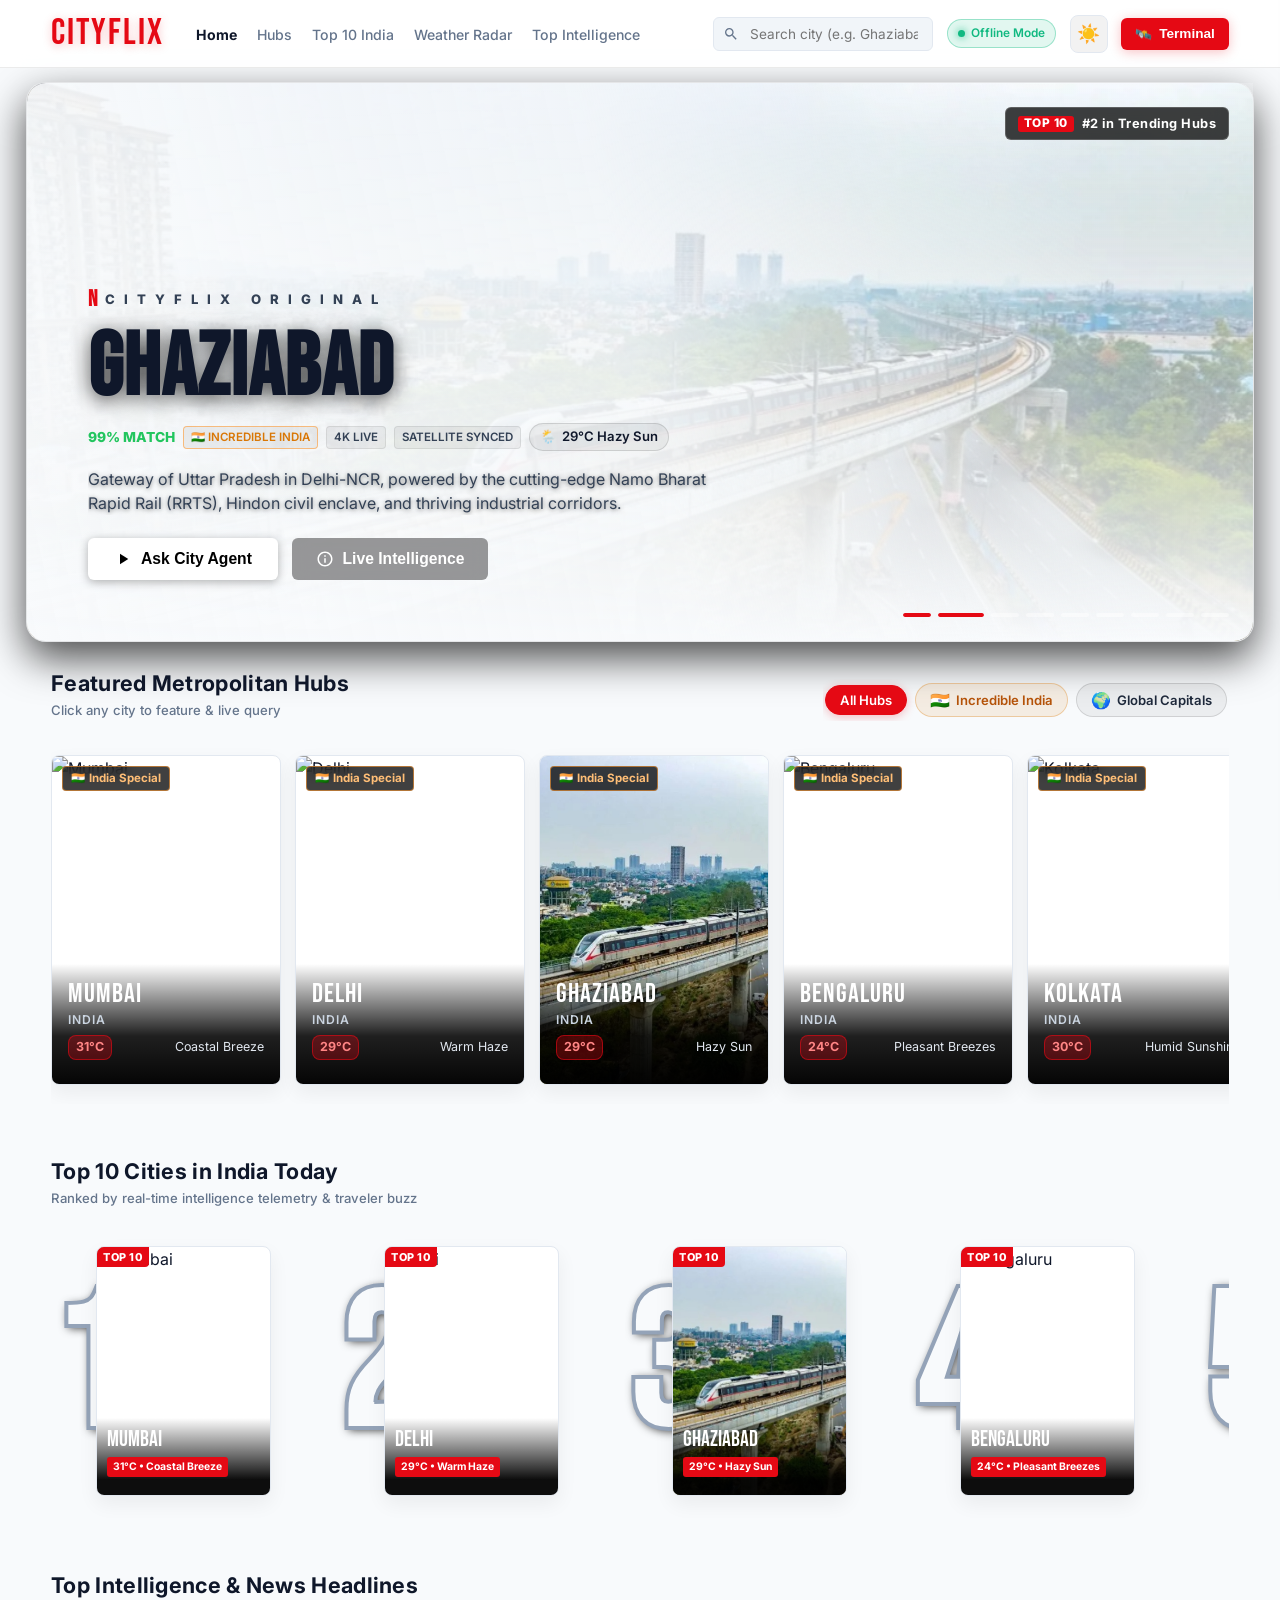
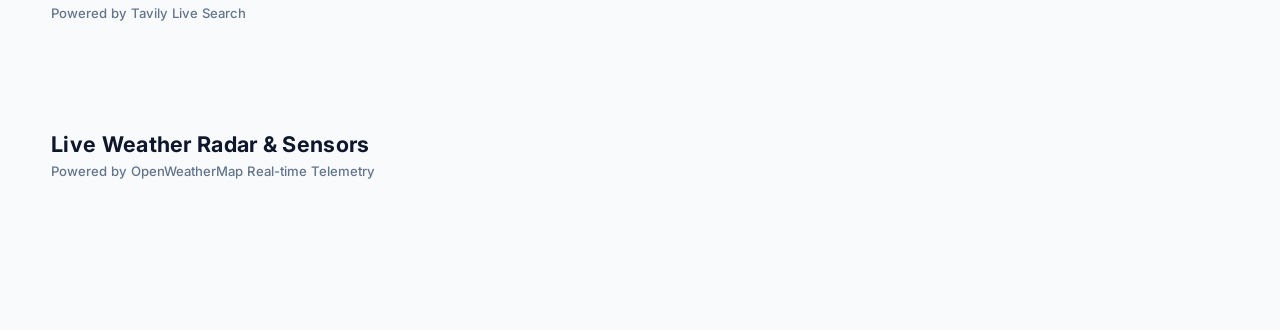
==== commit b49cdda9: "feat: 3s hero carousel with smooth sliding scroll and white-to-red completion progress dashes" ====
--- a/public/index.html
+++ b/public/index.html
@@ -96,6 +96,8 @@
          ==================================================================== -->
     <div class="hero-outer-frame">
         <section class="hero-billboard" id="hero" aria-label="Featured City Carousel">
+            <!-- Hardware Accelerated Sliding Track for Silky Smooth Carousel Slide Transition -->
+            <div class="hero-slider-track" id="heroSliderTrack"></div>
             <div class="hero-vignette"></div>
 
             <!-- Hero Nav Arrows -->
--- a/public/style.css
+++ b/public/style.css
@@ -573,11 +573,32 @@
     background-repeat: no-repeat;
     box-shadow: 0 16px 40px rgba(0, 0, 0, 0.7);
     border: 1px solid var(--border-light);
-    transition: background-image 0.75s ease-in-out;
 }
 
 .hero-billboard:hover .hero-nav-arrow {
     opacity: 0.85;
+}
+
+/* Sliding Hero Background Track for Ultra Smooth Scroll / Slide */
+.hero-slider-track {
+    position: absolute;
+    top: 0;
+    left: 0;
+    width: 100%;
+    height: 100%;
+    display: flex;
+    transition: transform 0.85s cubic-bezier(0.25, 1, 0.5, 1);
+    will-change: transform;
+    z-index: 1;
+}
+
+.hero-slide {
+    flex: 0 0 100%;
+    width: 100%;
+    height: 100%;
+    background-size: cover;
+    background-position: center 30%;
+    background-repeat: no-repeat;
 }
 
 /* Hero Vignette Gradients */
@@ -590,6 +611,7 @@
     background: var(--hero-vignette-1), var(--hero-vignette-2);
     pointer-events: none;
     transition: background 0.3s ease;
+    z-index: 5;
 }
 
 /* Hero Nav Arrows */
@@ -675,6 +697,21 @@
     transition: opacity 0.4s ease;
 }
 
+.hero-content.slide-transition {
+    animation: heroTextReveal 0.5s cubic-bezier(0.16, 1, 0.3, 1) forwards;
+}
+
+@keyframes heroTextReveal {
+    0% {
+        opacity: 0.3;
+        transform: translateY(12px);
+    }
+    100% {
+        opacity: 1;
+        transform: translateY(0);
+    }
+}
+
 .hero-series-badge {
     display: inline-flex;
     align-items: center;
@@ -803,30 +840,66 @@
     transform: scale(1.03);
 }
 
-/* Netflix Segmented Progress Indicator Dashes */
+/* Netflix Segmented Progress Indicator Dashes (White to Red Completion) */
 .hero-indicators {
     position: absolute;
     bottom: 24px;
     right: 24px;
-    z-index: 20;
-    display: flex;
-    align-items: center;
-    gap: 6px;
+    z-index: 25;
+    display: flex;
+    align-items: center;
+    gap: 7px;
 }
 
 .hero-indicator-dash {
-    width: 24px;
+    width: 28px;
     height: 4px;
-    background: rgba(255, 255, 255, 0.3);
-    border-radius: 2px;
-    cursor: pointer;
-    transition: all 0.3s ease;
+    background: rgba(255, 255, 255, 0.45);
+    border-radius: 3px;
+    cursor: pointer;
+    position: relative;
+    overflow: hidden;
+    transition: width 0.35s cubic-bezier(0.25, 1, 0.5, 1), background-color 0.25s ease;
+}
+
+.hero-indicator-dash:hover {
+    background: rgba(255, 255, 255, 0.8);
 }
 
 .hero-indicator-dash.active {
-    width: 38px;
+    width: 46px;
+    background: rgba(255, 255, 255, 0.45);
+}
+
+/* Inner progress bar that completes from white to glowing Netflix red */
+.hero-indicator-fill {
+    position: absolute;
+    top: 0;
+    left: 0;
+    height: 100%;
+    width: 0%;
     background: var(--netflix-red);
-    box-shadow: 0 0 8px var(--netflix-red-glow);
+    border-radius: 3px;
+    box-shadow: 0 0 10px var(--netflix-red-glow), 0 0 4px var(--netflix-red);
+    will-change: width;
+}
+
+.hero-indicator-dash.completed .hero-indicator-fill {
+    width: 100%;
+}
+
+@keyframes heroProgressFill {
+    0% {
+        width: 0%;
+    }
+    100% {
+        width: 100%;
+    }
+}
+
+/* Pause red completion progress on hover */
+.hero-outer-frame:hover .hero-indicator-dash.active .hero-indicator-fill {
+    animation-play-state: paused;
 }
 
 /* ==========================================================================
@@ -1113,8 +1186,16 @@
     display: flex;
     gap: 0;
     overflow-x: auto;
+    overflow-y: hidden;
     padding: 1.4rem 4px;
+    scroll-behavior: smooth;
     scroll-snap-type: x mandatory;
+    scrollbar-width: none;
+    -webkit-overflow-scrolling: touch;
+}
+
+.top10-track::-webkit-scrollbar {
+    display: none;
 }
 
 .top10-card {
@@ -2227,6 +2308,16 @@
     .hero-indicators {
         bottom: 12px;
         right: 12px;
+        gap: 5px;
+    }
+
+    .hero-indicator-dash {
+        width: 18px;
+        height: 3px;
+    }
+
+    .hero-indicator-dash.active {
+        width: 32px;
     }
 
     /* Main Content Spacing on Mobile */
